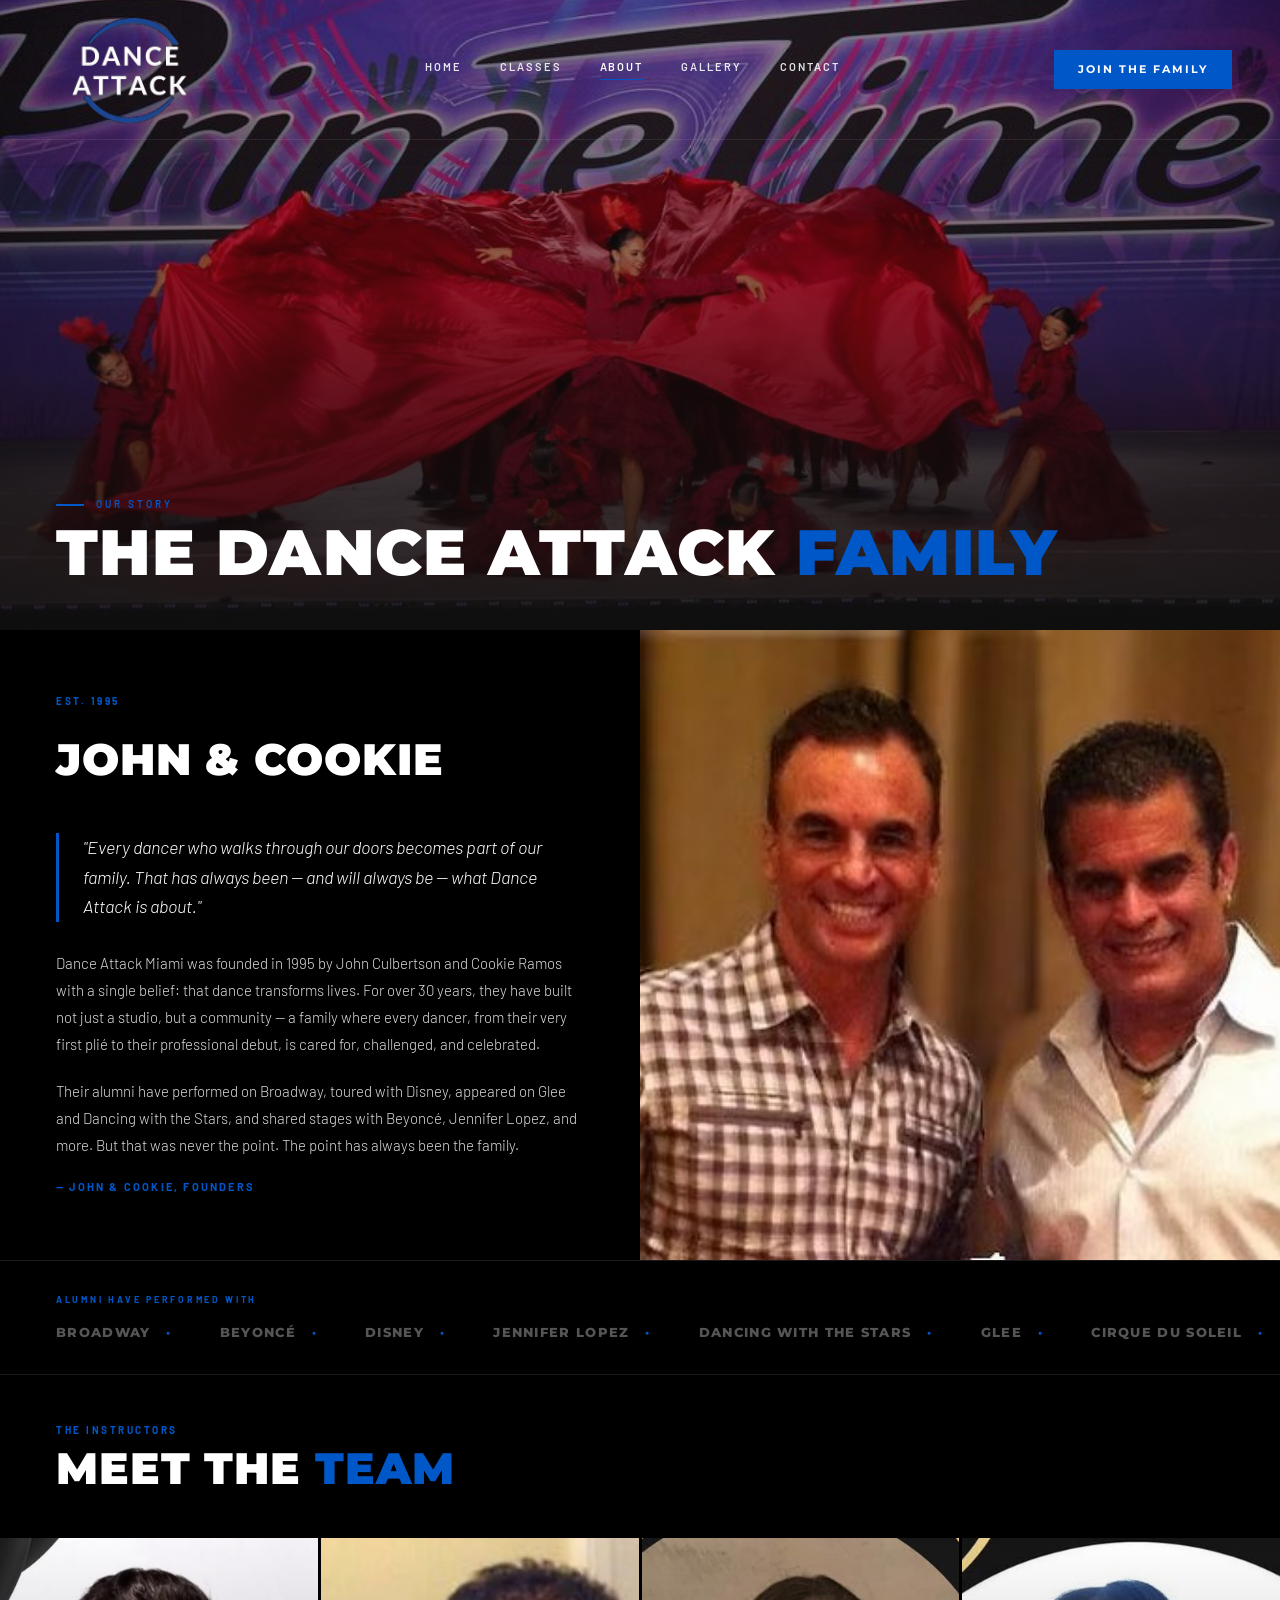
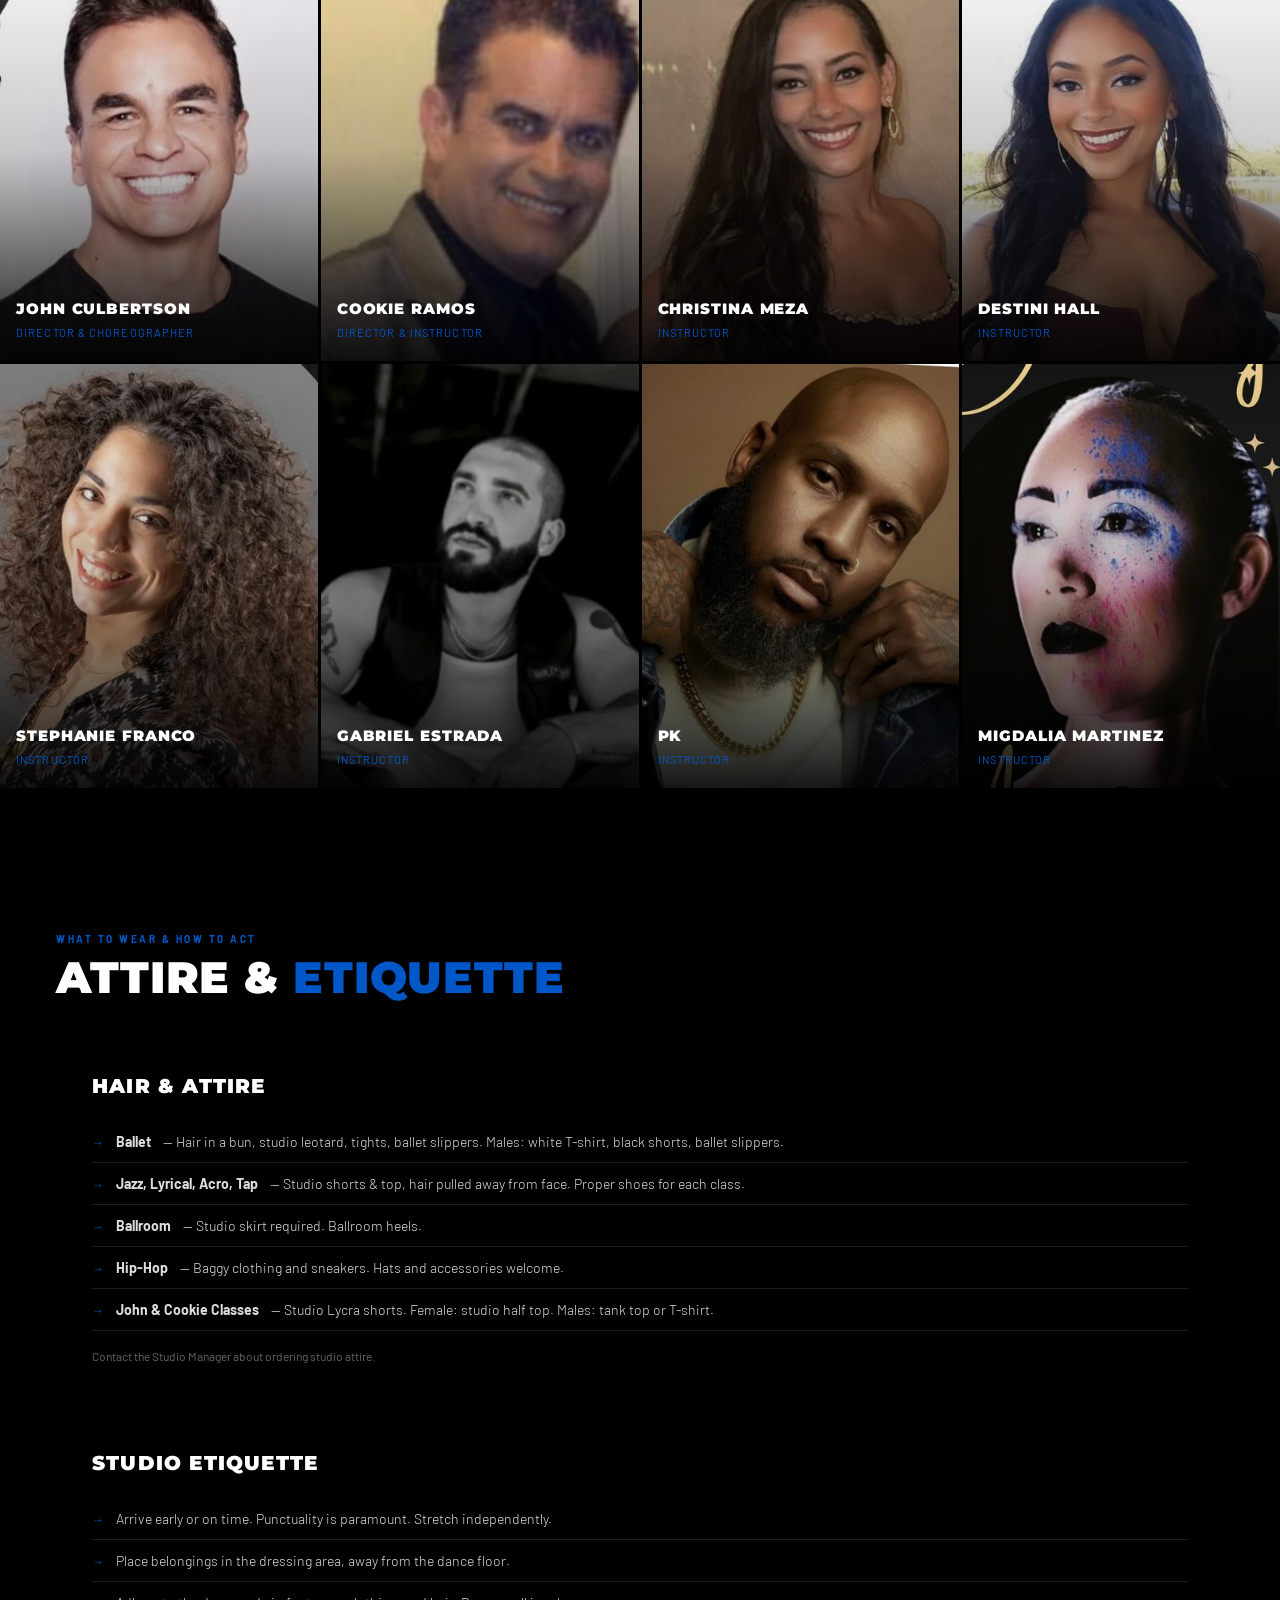
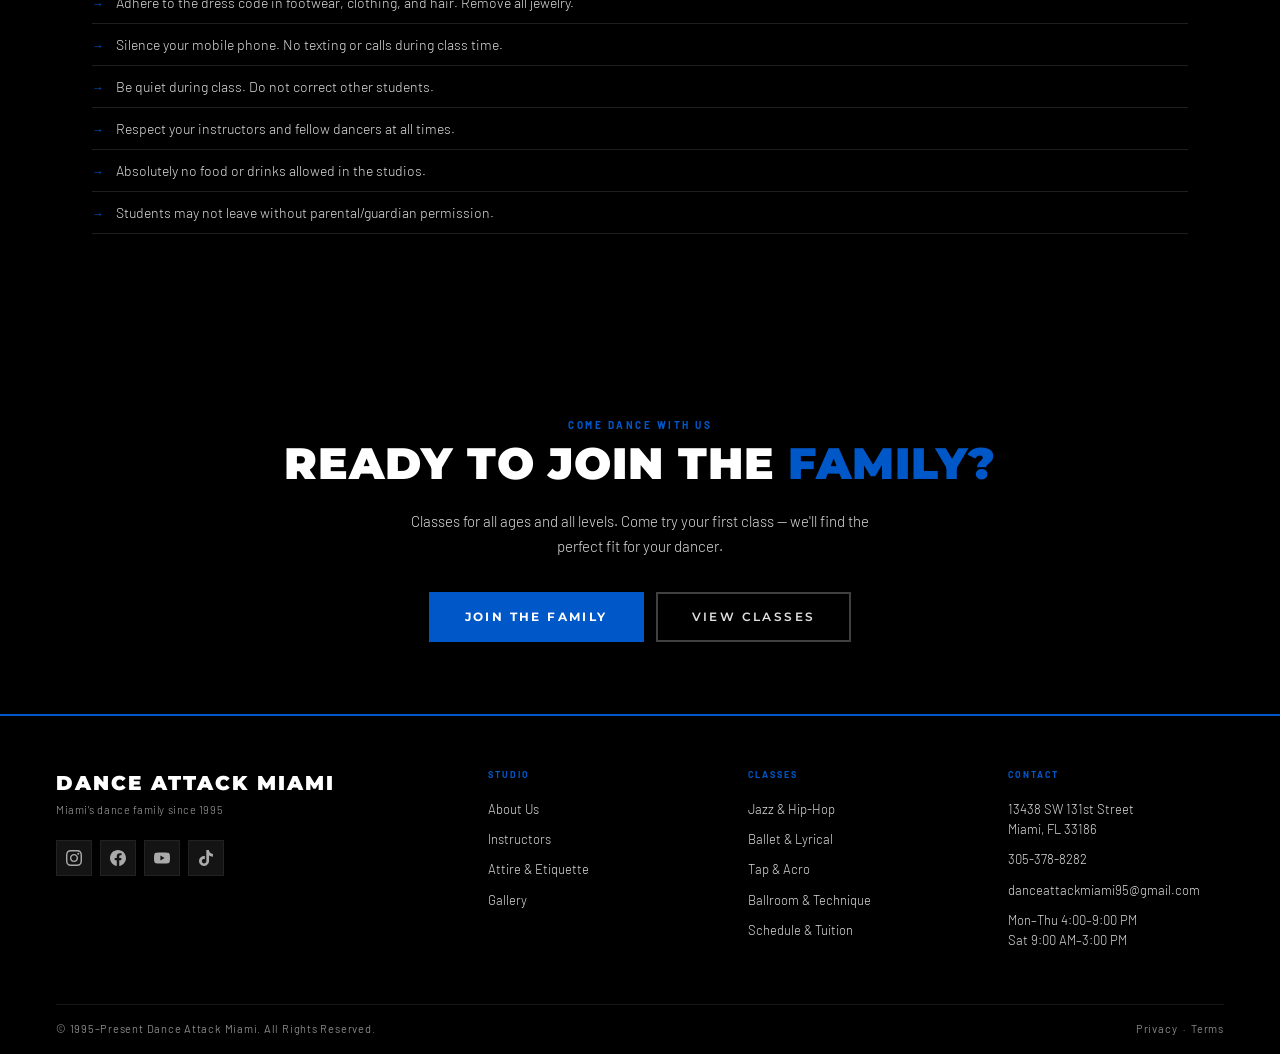
==== about.html @ 592da058 "Fix Hair & Attire bold text — override info-block li specificity Co-Authored-By: Claude Sonnet 4.6 <" ====
<!DOCTYPE html>
<html lang="en">
<head>
<meta charset="UTF-8">
<meta name="viewport" content="width=device-width, initial-scale=1.0">
<title>About — Dance Attack Miami</title>
<link href="https://fonts.googleapis.com/css2?family=Montserrat:wght@300;400;600;700;800;900&family=Barlow:wght@300;400&display=swap" rel="stylesheet">
<link rel="stylesheet" href="styles.css">
<style>
/* About-specific */
.founders-section { display:grid; grid-template-columns:1fr 1fr; gap:0; min-height:70vh; }
.founders-text { padding:64px 56px; display:flex; flex-direction:column; justify-content:center; gap:20px; background:#000; }
.founders-photo { background:linear-gradient(135deg,#0a1020,#0d1a35); position:relative; overflow:hidden; min-height:400px; display:flex; align-items:center; justify-content:center; }
.founders-photo-placeholder { text-align:center; opacity:.2; }
.founders-photo-placeholder div { font-family:'Montserrat',sans-serif; font-weight:900; font-size:14px; letter-spacing:.2em; text-transform:uppercase; color:#0057C8; }
.founders-body { font-size:15px; font-weight:300; color:#ddd; line-height:1.8; }
.founders-quote { font-size:18px; font-style:italic; font-weight:300; color:#fff; line-height:1.65; border-left:3px solid #0057C8; padding-left:24px; margin:8px 0; }
.founders-sig { font-size:11px; font-weight:700; letter-spacing:.2em; text-transform:uppercase; color:#0057C8; }

/* Alumni strip */
.alumni-strip { background:#000; padding:32px 56px; overflow:hidden; border-top:1px solid #1a1a1a; border-bottom:1px solid #1a1a1a; }
.alumni-label { font-size:9px; font-weight:700; letter-spacing:.3em; text-transform:uppercase; color:#0057C8; margin-bottom:16px; }
.alumni-ticker { display:flex; gap:48px; white-space:nowrap; animation:ticker 30s linear infinite; }
.alumni-ticker:hover { animation-play-state:paused; }
.alumni-item { font-family:'Montserrat',sans-serif; font-weight:800; font-size:13px; letter-spacing:.1em; text-transform:uppercase; color:#555; display:flex; align-items:center; gap:16px; }
.alumni-item::after { content:'·'; color:#0057C8; }
@keyframes ticker { from{transform:translateX(0)} to{transform:translateX(-50%)} }

/* Instructor grid */
.instructor-grid { display:grid; grid-template-columns:repeat(4,1fr); gap:3px; }
.instructor-card { background:#000; position:relative; overflow:hidden; aspect-ratio:3/4; display:flex; flex-direction:column; justify-content:flex-end; cursor:pointer; }
.instructor-photo { position:absolute; inset:0; background:linear-gradient(135deg,#151515,#1e1e1e); display:flex; align-items:center; justify-content:center; }
.instructor-photo-placeholder { font-family:'Montserrat',sans-serif; font-weight:900; font-size:32px; text-transform:uppercase; color:#222; }
.instructor-overlay { position:absolute; inset:0; background:linear-gradient(to top,rgba(0,0,0,.9) 0%,rgba(0,0,0,.2) 50%,transparent 100%); }
.instructor-info { position:relative; z-index:2; padding:20px 16px; }
.instructor-name { font-family:'Montserrat',sans-serif; font-weight:900; font-size:15px; text-transform:uppercase; letter-spacing:.06em; color:#fff; margin-bottom:4px; }
.instructor-role { font-size:11px; font-weight:400; color:#0057C8; letter-spacing:.1em; text-transform:uppercase; }
.instructor-card:hover .instructor-photo-placeholder { color:#2a2a2a; }

/* Two-col info */
.two-col-info { display:grid; grid-template-columns:1fr 1fr; gap:3px; }
.info-block { background:#000; padding:40px 36px; }
.info-block h3 { font-family:'Montserrat',sans-serif; font-weight:900; font-size:20px; text-transform:uppercase; letter-spacing:.06em; margin-bottom:20px; }
.info-block ul { list-style:none; }
.info-block ul li { font-size:14px; font-weight:300; color:#ddd; padding:10px 0; border-bottom:1px solid #1e1e1e; line-height:1.5; display:flex; gap:12px; }
.info-block ul li::before { content:'→'; color:#0057C8; flex-shrink:0; font-size:12px; margin-top:2px; }
.attire-list li { font-weight:600; color:#fff; }
.tuition-note { font-size:13px; font-weight:300; color:#aaa; line-height:1.7; }
.tuition-note strong { color:#fff; font-weight:600; }

@media(max-width:1024px){
  .founders-section { grid-template-columns:1fr; }
  .founders-text { padding:40px 24px; }
  .founders-photo { min-height:280px; }
  .instructor-grid { grid-template-columns:repeat(2,1fr); }
  .two-col-info { grid-template-columns:1fr; }
  .alumni-strip { padding:24px; }
}
@media(max-width:580px){
  .instructor-grid { grid-template-columns:repeat(2,1fr); }
}
</style>
</head>
<body>

<div class="mobile-menu" id="mobileMenu">
  <button class="m-close" onclick="toggleMenu()" aria-label="Close navigation menu">✕</button>
  <a href="/dam/index.html" onclick="toggleMenu()">Home</a>
  <a href="/dam/classes.html" onclick="toggleMenu()">Classes</a>
  <a href="/dam/about.html" onclick="toggleMenu()">About</a>
  <a href="/dam/gallery.html" onclick="toggleMenu()">Gallery</a>
  <a href="/dam/contact.html" onclick="toggleMenu()">Contact</a>
  <a href="/dam/contact.html" class="m-cta" onclick="toggleMenu()">Join the Family</a>
</div>

<nav class="top-nav" id="topNav">
  <a href="/dam/index.html" class="nav-logo">
    <img src="images/img016.png" alt="Dance Attack Miami" style="height:110px;width:auto;display:block;transition:height 0.4s ease;" />
  </a>
  <div class="nav-links"><a href="/dam/index.html" class="">Home</a><a href="/dam/classes.html" class="">Classes</a><a href="/dam/about.html" class="active">About</a><a href="/dam/gallery.html" class="">Gallery</a><a href="/dam/contact.html" class="">Contact</a></div>
  <a href="/dam/contact.html" class="nav-cta">Join the Family</a>
  <button class="hamburger" onclick="toggleMenu()" aria-label="Open navigation menu"><span></span><span></span><span></span></button>
</nav>

<!-- PAGE HERO -->
<div class="page-hero">
  <div class="page-hero-bg">
    <img src="images/img017.jpg" alt="Dance Attack" />
  </div>
  <div class="page-hero-overlay"></div>
  <div class="page-hero-content">
    <div class="page-eyebrow">Our Story</div>
    <h1 class="page-headline">The Dance Attack <em>Family</em></h1>
  </div>
</div>

<!-- FOUNDERS -->
<div class="founders-section">
  <div class="founders-text fade-up">
    <div class="section-tag">Est. 1995</div>
    <div class="section-title">John &amp; Cookie</div>
    <p class="founders-quote">"Every dancer who walks through our doors becomes part of our family. That has always been — and will always be — what Dance Attack is about."</p>
    <p class="founders-body">Dance Attack Miami was founded in 1995 by John Culbertson and Cookie Ramos with a single belief: that dance transforms lives. For over 30 years, they have built not just a studio, but a community — a family where every dancer, from their very first plié to their professional debut, is cared for, challenged, and celebrated.</p>
    <p class="founders-body">Their alumni have performed on Broadway, toured with Disney, appeared on Glee and Dancing with the Stars, and shared stages with Beyoncé, Jennifer Lopez, and more. But that was never the point. The point has always been the family.</p>
    <div class="founders-sig">— John &amp; Cookie, Founders</div>
  </div>
  <div class="founders-photo">
    <img src="images/img018.jpg"
         alt="John Culbertson and Cookie Ramos — Dance Attack Miami founders"
         style="width:100%;height:100%;object-fit:cover;object-position:center top;display:block;" />
  </div>
</div>

<!-- ALUMNI STRIP -->
<div class="alumni-strip">
  <div class="alumni-label">Alumni have performed with</div>
  <div class="alumni-ticker">
    <span class="alumni-item">Broadway</span>
    <span class="alumni-item">Beyoncé</span>
    <span class="alumni-item">Disney</span>
    <span class="alumni-item">Jennifer Lopez</span>
    <span class="alumni-item">Dancing with the Stars</span>
    <span class="alumni-item">Glee</span>
    <span class="alumni-item">Cirque du Soleil</span>
    <span class="alumni-item">Major League Sports</span>
    <span class="alumni-item">Broadway</span>
    <span class="alumni-item">Beyoncé</span>
    <span class="alumni-item">Disney</span>
    <span class="alumni-item">Jennifer Lopez</span>
    <span class="alumni-item">Dancing with the Stars</span>
    <span class="alumni-item">Glee</span>
    <span class="alumni-item">Cirque du Soleil</span>
    <span class="alumni-item">Major League Sports</span>
  </div>
</div>

<!-- INSTRUCTORS -->
<section class="section" style="padding-top:0;padding-left:0;padding-right:0;">
  <div style="padding:48px 56px 24px;" class="fade-up">
    <div class="section-tag">The Instructors</div>
    <div class="section-title">Meet the <em>Team</em></div>
  </div>
  <div class="instructor-grid" id="instructors">
    <div class="instructor-card fade-up">
      <div class="instructor-photo">
        <img src="images/img019.jpg"
             alt="John Culbertson"
             style="width:100%;height:100%;object-fit:cover;object-position:center top;display:block;" />
      </div>
      <div class="instructor-overlay"></div>
      <div class="instructor-info">
        <div class="instructor-name">John Culbertson</div>
        <div class="instructor-role">Director &amp; Choreographer</div>
      </div>
    </div>
    <div class="instructor-card fade-up">
      <div class="instructor-photo">
        <img src="images/img020.jpg"
             alt="Cookie Ramos"
             style="width:100%;height:100%;object-fit:cover;object-position:center top;display:block;" />
      </div>
      <div class="instructor-overlay"></div>
      <div class="instructor-info">
        <div class="instructor-name">Cookie Ramos</div>
        <div class="instructor-role">Director &amp; Instructor</div>
      </div>
    </div>
    <div class="instructor-card fade-up">
      <div class="instructor-photo">
        <img src="images/img021.jpg"
             alt="Christina Meza"
             style="width:100%;height:100%;object-fit:cover;object-position:center top;display:block;" />
      </div>
      <div class="instructor-overlay"></div>
      <div class="instructor-info">
        <div class="instructor-name">Christina Meza</div>
        <div class="instructor-role">Instructor</div>
      </div>
    </div>
    <div class="instructor-card fade-up">
      <div class="instructor-photo">
        <img src="images/img022.jpg"
             alt="Destini Hall"
             style="width:100%;height:100%;object-fit:cover;object-position:center top;display:block;" />
      </div>
      <div class="instructor-overlay"></div>
      <div class="instructor-info">
        <div class="instructor-name">Destini Hall</div>
        <div class="instructor-role">Instructor</div>
      </div>
    </div>
    <div class="instructor-card fade-up">
      <div class="instructor-photo">
        <img src="images/img023.jpg"
             alt="Stephanie Franco"
             style="width:100%;height:100%;object-fit:cover;object-position:center top;display:block;" />
      </div>
      <div class="instructor-overlay"></div>
      <div class="instructor-info">
        <div class="instructor-name">Stephanie Franco</div>
        <div class="instructor-role">Instructor</div>
      </div>
    </div>
    <div class="instructor-card fade-up">
      <div class="instructor-photo">
        <img src="images/img024.jpg"
             alt="Gabriel Estrada"
             style="width:100%;height:100%;object-fit:cover;object-position:center top;display:block;" />
      </div>
      <div class="instructor-overlay"></div>
      <div class="instructor-info">
        <div class="instructor-name">Gabriel Estrada</div>
        <div class="instructor-role">Instructor</div>
      </div>
    </div>

    <div class="instructor-card fade-up">
      <div class="instructor-photo">
        <img src="images/img026.jpg"
             alt="PK"
             style="width:100%;height:100%;object-fit:cover;object-position:center top;display:block;" />
      </div>
      <div class="instructor-overlay"></div>
      <div class="instructor-info">
        <div class="instructor-name">PK</div>
        <div class="instructor-role">Instructor</div>
      </div>
    </div>
    <div class="instructor-card fade-up">
      <div class="instructor-photo">
        <img src="images/img027.jpg"
             alt="Migdalia Martinez"
             style="width:100%;height:100%;object-fit:cover;object-position:center top;display:block;" />
      </div>
      <div class="instructor-overlay"></div>
      <div class="instructor-info">
        <div class="instructor-name">Migdalia Martinez</div>
        <div class="instructor-role">Instructor</div>
      </div>
    </div>
  </div>
  </section>

<!-- ATTIRE & ETIQUETTE -->
<section class="section alt" id="attire">
  <div class="section-tag fade-up">What to Wear &amp; How to Act</div>
  <div class="section-title fade-up">Attire &amp; <em>Etiquette</em></div>
  <div style="margin-top:32px;display:flex;flex-direction:column;gap:3px;">
    <div class="info-block fade-up">
      <h3>Hair &amp; Attire</h3>
      <ul class="attire-list">
        <li><strong>Ballet</strong> — Hair in a bun, studio leotard, tights, ballet slippers. Males: white T-shirt, black shorts, ballet slippers.</li>
        <li><strong>Jazz, Lyrical, Acro, Tap</strong> — Studio shorts &amp; top, hair pulled away from face. Proper shoes for each class.</li>
        <li><strong>Ballroom</strong> — Studio skirt required. Ballroom heels.</li>
        <li><strong>Hip-Hop</strong> — Baggy clothing and sneakers. Hats and accessories welcome.</li>
        <li><strong>John &amp; Cookie Classes</strong> — Studio Lycra shorts. Female: studio half top. Males: tank top or T-shirt.</li>
      </ul>
      <p style="margin-top:16px;font-size:12px;color:#666;">Contact the Studio Manager about ordering studio attire.</p>
    </div>
    <div class="info-block fade-up">
      <h3>Studio Etiquette</h3>
      <ul>
        <li>Arrive early or on time. Punctuality is paramount. Stretch independently.</li>
        <li>Place belongings in the dressing area, away from the dance floor.</li>
        <li>Adhere to the dress code in footwear, clothing, and hair. Remove all jewelry.</li>
        <li>Silence your mobile phone. No texting or calls during class time.</li>
        <li>Be quiet during class. Do not correct other students.</li>
        <li>Respect your instructors and fellow dancers at all times.</li>
        <li>Absolutely no food or drinks allowed in the studios.</li>
        <li>Students may not leave without parental/guardian permission.</li>
      </ul>
    </div>
  </div>
</section>

<!-- CTA -->
<section class="section" style="text-align:center;">
  <div class="section-tag fade-up">Come Dance With Us</div>
  <div class="section-title fade-up">Ready to join the <em>family?</em></div>
  <p class="fade-up" style="font-size:15px;font-weight:300;color:#ddd;max-width:480px;margin:0 auto 32px;line-height:1.7;">Classes for all ages and all levels. Come try your first class — we'll find the perfect fit for your dancer.</p>
  <div class="fade-up" style="display:flex;gap:12px;justify-content:center;flex-wrap:wrap;">
    <a href="/dam/contact.html" class="btn-primary">Join the Family</a>
    <a href="/dam/classes.html" class="btn-ghost">View Classes</a>
  </div>
</section>

<footer>
  <div class="footer-grid">
    <div>
      <div class="footer-brand-name">Dance Attack Miami</div>
      <div class="footer-brand-tag">Miami's dance family since 1995</div>
      <div class="footer-social">
        <a href="https://www.instagram.com/danceattackmiami" class="social-btn" target="_blank" aria-label="Dance Attack Miami on Instagram" rel="noopener"><svg viewBox="0 0 24 24" fill="currentColor" width="16" height="16"><path d="M12 2.163c3.204 0 3.584.012 4.85.07 3.252.148 4.771 1.691 4.919 4.919.058 1.265.069 1.645.069 4.849 0 3.205-.012 3.584-.069 4.849-.149 3.225-1.664 4.771-4.919 4.919-1.266.058-1.644.07-4.85.07-3.204 0-3.584-.012-4.849-.07-3.26-.149-4.771-1.699-4.919-4.92-.058-1.265-.07-1.644-.07-4.849 0-3.204.013-3.583.07-4.849.149-3.227 1.664-4.771 4.919-4.919 1.266-.057 1.645-.069 4.849-.069zm0-2.163c-3.259 0-3.667.014-4.947.072-4.358.2-6.78 2.618-6.98 6.98-.059 1.281-.073 1.689-.073 4.948 0 3.259.014 3.668.072 4.948.2 4.358 2.618 6.78 6.98 6.98 1.281.058 1.689.072 4.948.072 3.259 0 3.668-.014 4.948-.072 4.354-.2 6.782-2.618 6.979-6.98.059-1.28.073-1.689.073-4.948 0-3.259-.014-3.667-.072-4.947-.196-4.354-2.617-6.78-6.979-6.98-1.281-.059-1.69-.073-4.949-.073zm0 5.838c-3.403 0-6.162 2.759-6.162 6.162s2.759 6.163 6.162 6.163 6.162-2.759 6.162-6.163c0-3.403-2.759-6.162-6.162-6.162zm0 10.162c-2.209 0-4-1.79-4-4 0-2.209 1.791-4 4-4s4 1.791 4 4c0 2.21-1.791 4-4 4zm6.406-11.845c-.796 0-1.441.645-1.441 1.44s.645 1.44 1.441 1.44c.795 0 1.439-.645 1.439-1.44s-.644-1.44-1.439-1.44z"/></svg></a>
        <a href="https://www.facebook.com/dance.attack1" class="social-btn" target="_blank" aria-label="Dance Attack Miami on Facebook" rel="noopener"><svg viewBox="0 0 24 24" fill="currentColor" width="16" height="16"><path d="M24 12.073c0-6.627-5.373-12-12-12s-12 5.373-12 12c0 5.99 4.388 10.954 10.125 11.854v-8.385H7.078v-3.47h3.047V9.43c0-3.007 1.792-4.669 4.533-4.669 1.312 0 2.686.235 2.686.235v2.953H15.83c-1.491 0-1.956.925-1.956 1.874v2.25h3.328l-.532 3.47h-2.796v8.385C19.612 23.027 24 18.062 24 12.073z"/></svg></a>
        <a href="https://www.youtube.com/@DanceAttackMiami" class="social-btn" target="_blank" aria-label="Dance Attack Miami on YouTube" rel="noopener"><svg viewBox="0 0 24 24" fill="currentColor" width="16" height="16"><path d="M23.495 6.205a3.007 3.007 0 0 0-2.088-2.088c-1.87-.501-9.396-.501-9.396-.501s-7.507-.01-9.396.501A3.007 3.007 0 0 0 .527 6.205a31.247 31.247 0 0 0-.522 5.805 31.247 31.247 0 0 0 .522 5.783 3.007 3.007 0 0 0 2.088 2.088c1.868.502 9.396.502 9.396.502s7.506 0 9.396-.502a3.007 3.007 0 0 0 2.088-2.088 31.247 31.247 0 0 0 .5-5.783 31.247 31.247 0 0 0-.5-5.805zM9.609 15.601V8.408l6.264 3.602z"/></svg></a>
        <a href="http://www.tiktok.com/danceattackmiami" class="social-btn" target="_blank" aria-label="Dance Attack Miami on TikTok" rel="noopener"><svg viewBox="0 0 24 24" fill="currentColor" width="16" height="16"><path d="M12.525.02c1.31-.02 2.61-.01 3.91-.02.08 1.53.63 3.09 1.75 4.17 1.12 1.11 2.7 1.62 4.24 1.79v4.03c-1.44-.05-2.89-.35-4.2-.97-.57-.26-1.1-.59-1.62-.93-.01 2.92.01 5.84-.02 8.75-.08 1.4-.54 2.79-1.35 3.94-1.31 1.92-3.58 3.17-5.91 3.21-1.43.08-2.86-.31-4.08-1.03-2.02-1.19-3.44-3.37-3.65-5.71-.02-.5-.03-1-.01-1.49.18-1.9 1.12-3.72 2.58-4.96 1.66-1.44 3.98-2.13 6.15-1.72.02 1.48-.04 2.96-.04 4.44-.99-.32-2.15-.23-3.02.37-.63.41-1.11 1.04-1.36 1.75-.21.51-.15 1.07-.14 1.61.24 1.64 1.82 3.02 3.5 2.87 1.12-.01 2.19-.66 2.77-1.61.19-.33.4-.67.41-1.06.1-1.79.06-3.57.07-5.36.01-4.03-.01-8.05.02-12.07z"/></svg></a>
      </div>
    </div>
    <div class="footer-col">
      <h4>Studio</h4>
      <a href="/dam/about.html">About Us</a>
      <a href="/dam/about.html#instructors">Instructors</a>
      <a href="/dam/about.html#attire">Attire & Etiquette</a>
      <a href="/dam/gallery.html">Gallery</a>
    </div>
    <div class="footer-col">
      <h4>Classes</h4>
      <a href="/dam/classes.html#jazz">Jazz &amp; Hip-Hop</a>
      <a href="/dam/classes.html#ballet">Ballet &amp; Lyrical</a>
      <a href="/dam/classes.html#tap">Tap &amp; Acro</a>
      <a href="/dam/classes.html#ballroom">Ballroom &amp; Technique</a>
      <a href="/dam/classes.html#tuition">Schedule &amp; Tuition</a>
    </div>
    <div class="footer-col">
      <h4>Contact</h4>
      <p>13438 SW 131st Street<br>Miami, FL 33186</p>
      <a href="tel:3053788282">305-378-8282</a>
      <a href="mailto:danceattackmiami95@gmail.com">danceattackmiami95@gmail.com</a>
      <p style="margin-top:6px;">Mon–Thu 4:00–9:00 PM<br>Sat 9:00 AM–3:00 PM</p>
    </div>
  </div>
  <div class="footer-bottom">
    <span>© 1995–Present Dance Attack Miami. All Rights Reserved.</span>
    <span>Privacy &nbsp;·&nbsp; Terms</span>
  </div>
</footer>

<nav class="bottom-nav">
  <div class="bnav-inner">
    <a href="/dam/index.html" class="bnav-item">
      <svg viewBox="0 0 24 24" fill="currentColor"><path d="M10 20v-6h4v6h5v-8h3L12 3 2 12h3v8z"/></svg>Home</a>
    <a href="/dam/classes.html" class="bnav-item">
      <svg viewBox="0 0 24 24" fill="currentColor"><path d="M4 6h16v2H4zm0 5h16v2H4zm0 5h16v2H4z"/></svg>Classes</a>
    <a href="/dam/about.html" class="bnav-item">
      <svg viewBox="0 0 24 24" fill="currentColor"><path d="M12 12c2.7 0 4.8-2.1 4.8-4.8S14.7 2.4 12 2.4 7.2 4.5 7.2 7.2 9.3 12 12 12zm0 2.4c-3.2 0-9.6 1.6-9.6 4.8v2.4h19.2v-2.4c0-3.2-6.4-4.8-9.6-4.8z"/></svg>About</a>
    <a href="/dam/gallery.html" class="bnav-item">
      <svg viewBox="0 0 24 24" fill="currentColor"><path d="M21 19V5c0-1.1-.9-2-2-2H5c-1.1 0-2 .9-2 2v14c0 1.1.9 2 2 2h14c1.1 0 2-.9 2-2zM8.5 13.5l2.5 3.01L14.5 12l4.5 6H5l3.5-4.5z"/></svg>Gallery</a>
    <a href="/dam/contact.html" class="bnav-item">
      <svg viewBox="0 0 24 24" fill="currentColor"><path d="M20 4H4c-1.1 0-2 .9-2 2v12c0 1.1.9 2 2 2h16c1.1 0 2-.9 2-2V6c0-1.1-.9-2-2-2zm0 4l-8 5-8-5V6l8 5 8-5v2z"/></svg>Contact</a>
  </div>
</nav>



<script src="nav.js"></script>
</body>
</html>
---- styles.css ----
/* ── BASE ── */
*, *::before, *::after { box-sizing: border-box; margin: 0; padding: 0; }

:root {
  --black:   #000000;
  --white:   #ffffff;
  --blue:    #0057C8;
  --blue2:   #0048A8;
  --blue-dk: #003D8F;
  --blue-lt: #D6E4FF;
  --gap:     4px;
}

html { scroll-behavior: smooth; }
body { background: #000; color: #fff; font-family: 'Barlow', sans-serif; font-weight: 400; line-height: 1.5; overflow-x: hidden; }

/* ── NAV ── */
nav.top-nav {
  position: fixed; top: 0; left: 0; right: 0; z-index: 100;
  background: transparent;
  border-bottom: 1px solid rgba(255,255,255,0.08);
  display: flex; align-items: center; justify-content: space-between;
  padding: 0 48px; height: 140px;
  transition: height 0.4s ease, background 0.4s ease, border-color 0.4s ease, padding 0.4s ease;
}

nav.top-nav.scrolled { height: 68px; background: #000; border-bottom-color: var(--blue); padding: 0 48px; }

.nav-logo { display: flex; align-items: center; gap: 11px; text-decoration: none; position: relative; z-index: 2; }
.nav-logo img { height: 110px; width: auto; display: block; transition: height 0.4s ease; }

.nav-logo-mark { width: 40px; height: 40px; position: relative; display: flex; align-items: center; justify-content: center; }
.nav-logo-mark svg { position: absolute; inset: 0; width: 100%; height: 100%; }

.nav-logo-wordmark { font-family: 'Montserrat', sans-serif; font-weight: 900; line-height: 1; color: var(--white); }
.nav-logo-wordmark .line1 { font-size: 17px; letter-spacing: 0.1em; text-transform: uppercase; display: block; }
.nav-logo-wordmark .line2 { font-size: 9px; letter-spacing: 0.22em; text-transform: uppercase; color: var(--blue); font-weight: 600; display: block; margin-top: 2px; }

.nav-links { display: flex; align-items: center; gap: 38px; position: relative; z-index: 2; }
.nav-links a { text-decoration: none; font-size: 11px; font-weight: 600; letter-spacing: 0.18em; text-transform: uppercase; color: rgba(255,255,255,0.88); padding-bottom: 3px; border-bottom: 1.5px solid transparent; transition: color 0.2s, border-color 0.2s; }
.nav-links a:hover, .nav-links a.active { color: var(--white); border-bottom-color: var(--blue); }

.nav-cta { background: var(--blue); color: var(--white); font-family: 'Montserrat', sans-serif; font-weight: 700; font-size: 11px; letter-spacing: 0.18em; text-transform: uppercase; padding: 11px 24px; text-decoration: none; transition: background 0.2s; white-space: nowrap; position: relative; z-index: 2; }
.nav-cta:hover { background: var(--blue2); }

.hamburger { display: none; flex-direction: column; gap: 5px; cursor: pointer; padding: 4px; background: none; border: none; position: relative; z-index: 2; }
.hamburger span { width: 22px; height: 2px; background: var(--white); display: block; transition: transform 0.3s ease, opacity 0.3s ease; transform-origin: center; }
.hamburger.open span:nth-child(1) { transform: translateY(7px) rotate(45deg); }
.hamburger.open span:nth-child(2) { opacity: 0; transform: scaleX(0); }
.hamburger.open span:nth-child(3) { transform: translateY(-7px) rotate(-45deg); }

/* ── MOBILE MENU ── */
.mobile-menu {
  position: fixed; top: 0; right: 0; width: 100%; height: 100%;
  background: #000; border-left: 3px solid var(--blue);
  z-index: 200; display: flex; flex-direction: column; align-items: flex-start; justify-content: center;
  padding: 100px 40px 40px; gap: 4px;
  transform: translateX(100%); transition: transform 0.45s cubic-bezier(0.77,0,0.175,1); pointer-events: none;
}
.mobile-menu.open { transform: translateX(0); pointer-events: all; }
.mobile-menu a { font-family: 'Montserrat', sans-serif; font-weight: 900; font-size: 32px; letter-spacing: 0.06em; text-transform: uppercase; color: var(--white); text-decoration: none; padding: 10px 0; border-bottom: 1px solid #1a1a1a; width: 100%; opacity: 0; transform: translateX(-30px); transition: opacity 0.3s ease, transform 0.3s ease, color 0.2s; display: flex; align-items: center; justify-content: space-between; }
.mobile-menu a::after { content: '→'; font-size: 18px; color: var(--blue); opacity: 0; transition: opacity 0.2s, transform 0.2s; transform: translateX(-8px); }
.mobile-menu a:hover { color: var(--blue); }
.mobile-menu a:hover::after { opacity: 1; transform: translateX(0); }
.mobile-menu.open a:nth-child(1) { opacity:1; transform:translateX(0); transition-delay:0.28s; }
.mobile-menu.open a:nth-child(2) { opacity:1; transform:translateX(0); transition-delay:0.35s; }
.mobile-menu.open a:nth-child(3) { opacity:1; transform:translateX(0); transition-delay:0.42s; }
.mobile-menu.open a:nth-child(4) { opacity:1; transform:translateX(0); transition-delay:0.49s; }
.mobile-menu.open a:nth-child(5) { opacity:1; transform:translateX(0); transition-delay:0.56s; }
.mobile-menu .m-cta { font-size: 12px; background: var(--blue); padding: 14px 32px; margin-top: 20px; border: none; border-bottom: none; opacity: 0; transform: translateX(-20px); transition: opacity 0.3s ease 0.65s, transform 0.3s ease 0.65s, background 0.2s; cursor: pointer; width: auto; align-self: flex-start; display: inline-flex; letter-spacing: 0.18em; }
.mobile-menu.open .m-cta { opacity: 1; transform: translateX(0); }
.mobile-menu .m-cta:hover { background: var(--blue2); }
.mobile-menu .m-close { position: absolute; top: 24px; right: 24px; font-size: 26px; cursor: pointer; background: none; border: none; color: #555; line-height: 1; transition: color 0.2s; }
.mobile-menu .m-close:hover { color: var(--white); }

/* ── PAGE HERO (inner pages) ── */
.page-hero { position: relative; height: 70vh; display: flex; align-items: flex-end; overflow: hidden; margin-top: 0; }
.page-hero-bg { position: absolute; inset: 0; background: linear-gradient(135deg,#0a1020 0%,#0d1a35 60%,#080c18 100%); }
.page-hero-bg img { width: 100%; height: 100%; object-fit: cover; object-position: center; display: block; }
.page-hero-overlay { position: absolute; inset: 0; background: linear-gradient(to top,rgba(13,13,13,.92) 0%,rgba(13,13,13,.4) 60%,rgba(13,13,13,.15) 100%); }
.page-hero-content { position: relative; z-index: 2; padding: 160px 56px 48px; }
.page-eyebrow { font-size: 10px; font-weight: 600; letter-spacing: .3em; text-transform: uppercase; color: var(--blue); margin-bottom: 12px; display: flex; align-items: center; gap: 12px; }
.page-eyebrow::before { content: ''; width: 28px; height: 1.5px; background: var(--blue); display: block; flex-shrink: 0; }
.page-headline { font-family: 'Montserrat', sans-serif; font-weight: 900; text-transform: uppercase; font-size: clamp(44px,5vw,72px); line-height: .9; color: #fff; letter-spacing: .02em; }
.page-headline em { font-style: normal; color: var(--blue); }

/* ── SECTIONS ── */
.section { padding: 72px 56px; }
.section.alt { background: #000; }
.section-tag { font-size: 10px; font-weight: 700; letter-spacing: .25em; text-transform: uppercase; color: var(--blue); margin-bottom: 10px; }
.section-title { font-family: 'Montserrat', sans-serif; font-weight: 900; font-size: clamp(28px,3.5vw,44px); text-transform: uppercase; line-height: .95; letter-spacing: .02em; margin-bottom: 24px; }
.section-title em { font-style: normal; color: var(--blue); }

/* ── BUTTONS ── */
.btn-primary { background: var(--blue); color: #fff; font-family: 'Montserrat', sans-serif; font-weight: 700; font-size: 12px; letter-spacing: .2em; text-transform: uppercase; padding: 14px 34px; text-decoration: none; border: 2px solid var(--blue); transition: background .2s, border-color .2s; display: inline-block; }
.btn-primary:hover { background: var(--blue2); border-color: var(--blue2); }
.btn-ghost { color: rgba(255,255,255,.88); font-family: 'Montserrat', sans-serif; font-weight: 600; font-size: 12px; letter-spacing: .2em; text-transform: uppercase; padding: 14px 34px; text-decoration: none; border: 2px solid rgba(255,255,255,.25); transition: border-color .2s, color .2s; display: inline-block; }
.btn-ghost:hover { border-color: rgba(255,255,255,.7); color: #fff; }

/* ── FOOTER ── */
footer { background: #000; border-top: 2px solid var(--blue); padding: 52px 56px 0; }
.footer-grid { display: grid; grid-template-columns: 1.8fr 1fr 1fr 1fr; gap: 44px; padding-bottom: 44px; }
.footer-brand-name { font-family: 'Montserrat', sans-serif; font-weight: 900; font-size: 20px; letter-spacing: .1em; text-transform: uppercase; margin-bottom: 4px; }
.footer-brand-tag { font-size: 11px; font-weight: 300; color: #aaa; margin-bottom: 22px; letter-spacing: .05em; }
.footer-social { display: flex; gap: 8px; }
.social-btn { width: 36px; height: 36px; background: #141414; border: 1px solid #222; display: flex; align-items: center; justify-content: center; text-decoration: none; font-size: 10px; font-weight: 700; color: #aaa; transition: background .2s, color .2s, border-color .2s, transform .18s; }
.social-btn:hover { background: var(--blue); color: #fff; border-color: var(--blue); transform: translateY(-3px); }
.footer-col h4 { font-size: 9px; font-weight: 700; letter-spacing: .22em; text-transform: uppercase; color: var(--blue); margin-bottom: 18px; }
.footer-col a, .footer-col p { display: block; font-size: 13px; font-weight: 300; color: #ddd; text-decoration: none; margin-bottom: 10px; line-height: 1.55; transition: color .2s; }
.footer-col a:hover { color: #fff; }
.footer-bottom { border-top: 1px solid #161616; padding: 16px 0; display: flex; justify-content: space-between; font-size: 11px; color: #888; letter-spacing: .07em; }

/* ── BOTTOM NAV (mobile) ── */
.bottom-nav { display: none; position: fixed; bottom: 0; left: 0; right: 0; background: #000; border-top: 1px solid #1a1a1a; z-index: 100; height: 58px; }
.bnav-inner { display: grid; grid-template-columns: repeat(5,1fr); height: 100%; }
.bnav-item { display: flex; flex-direction: column; align-items: center; justify-content: center; gap: 3px; text-decoration: none; color: #444; transition: color .2s; font-size: 8px; font-weight: 600; letter-spacing: .08em; text-transform: uppercase; }
.bnav-item.active, .bnav-item:hover { color: var(--blue); }
.bnav-item svg { width: 19px; height: 19px; }

/* ── SCROLL ANIMATION ── */
.fade-up { opacity: 0; transform: translateY(24px); transition: opacity .6s ease, transform .6s ease; }
.fade-up.visible { opacity: 1; transform: translateY(0); }

/* ── RESPONSIVE ── */
@media (max-width: 1024px) {
  nav.top-nav.scrolled { height: 60px; }
  .nav-links, .nav-cta { display: none; }
  .hamburger { display: flex; }
  .nav-logo img { height: 72px; }
  .section { padding: 48px 24px; }
  .page-hero-content { padding: 0 24px 36px; }
  footer { padding: 36px 20px 0; }
  .footer-grid { grid-template-columns: 1fr 1fr; gap: 28px; }
  .bottom-nav { display: block; }
  body { padding-bottom: 58px; }
}

@media (max-width: 580px) {
  .footer-grid { grid-template-columns: 1fr; }
  .page-hero { height: 50vh; }
}
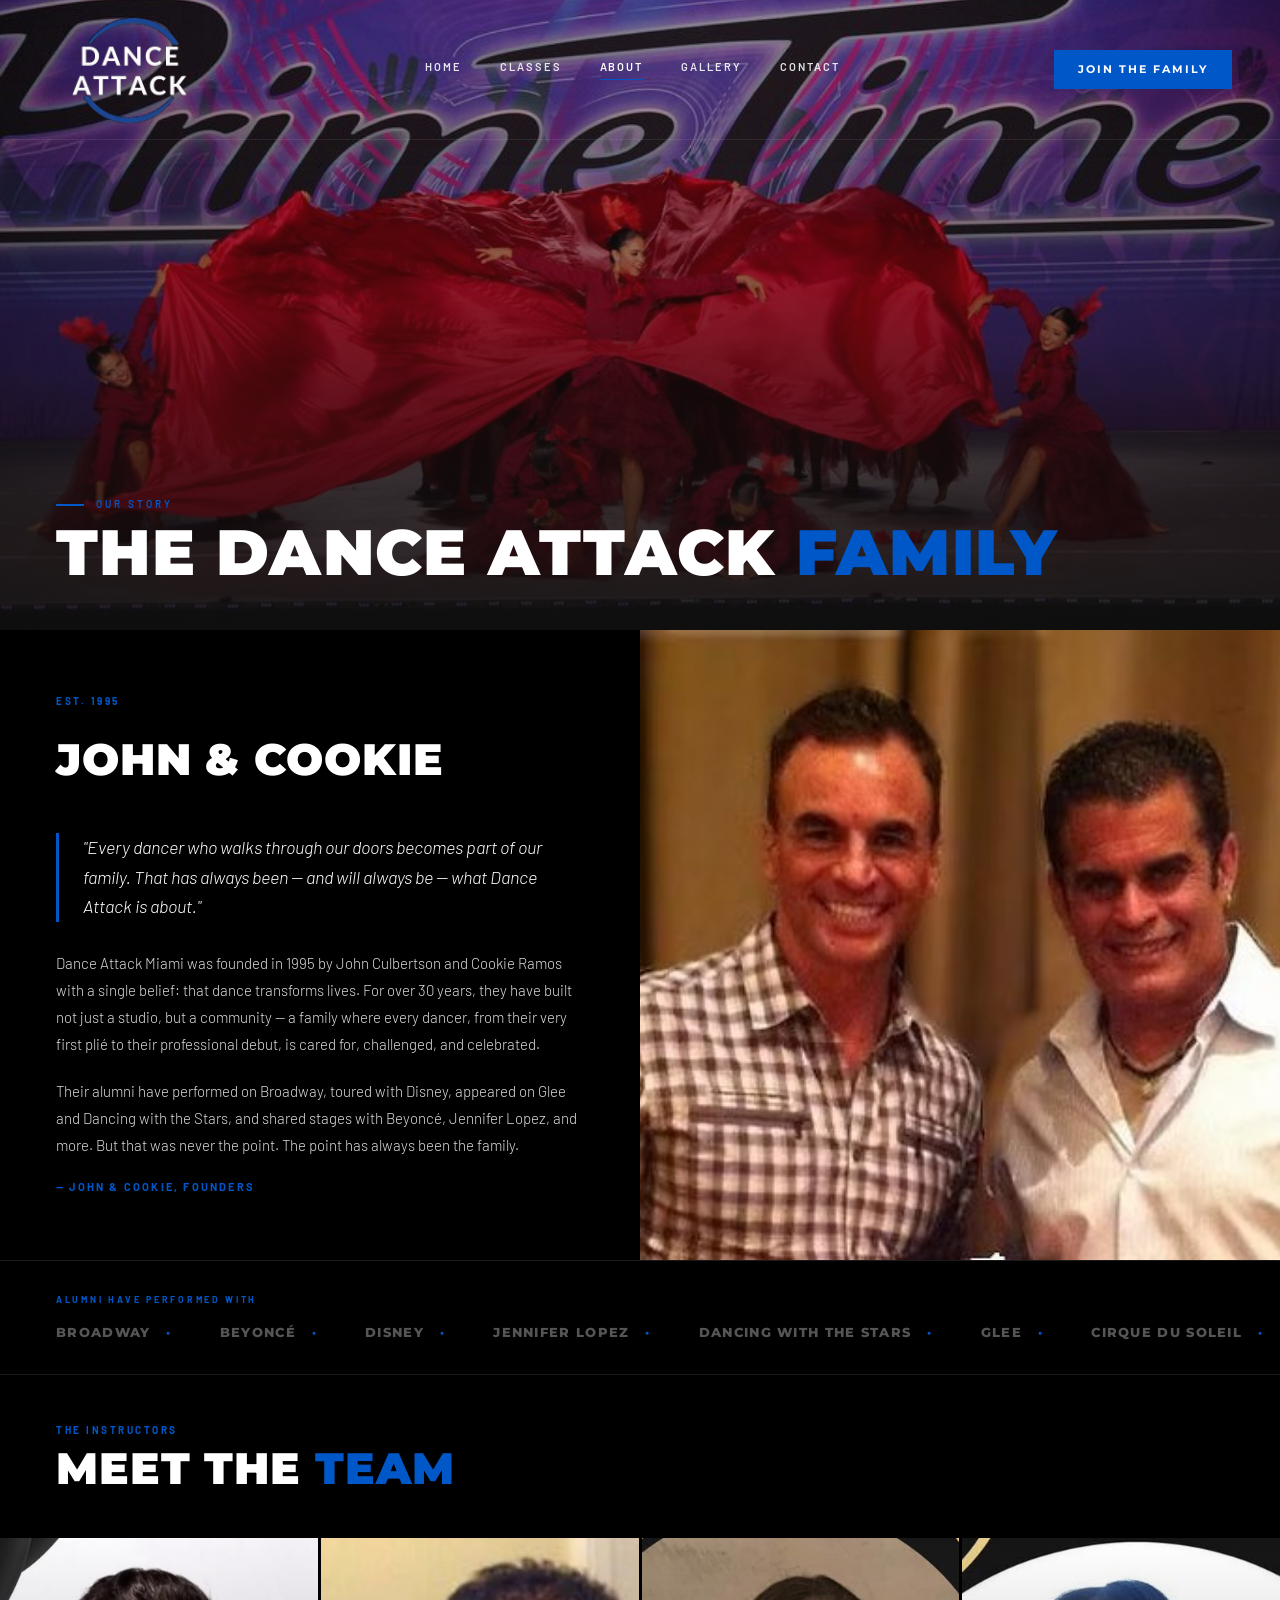
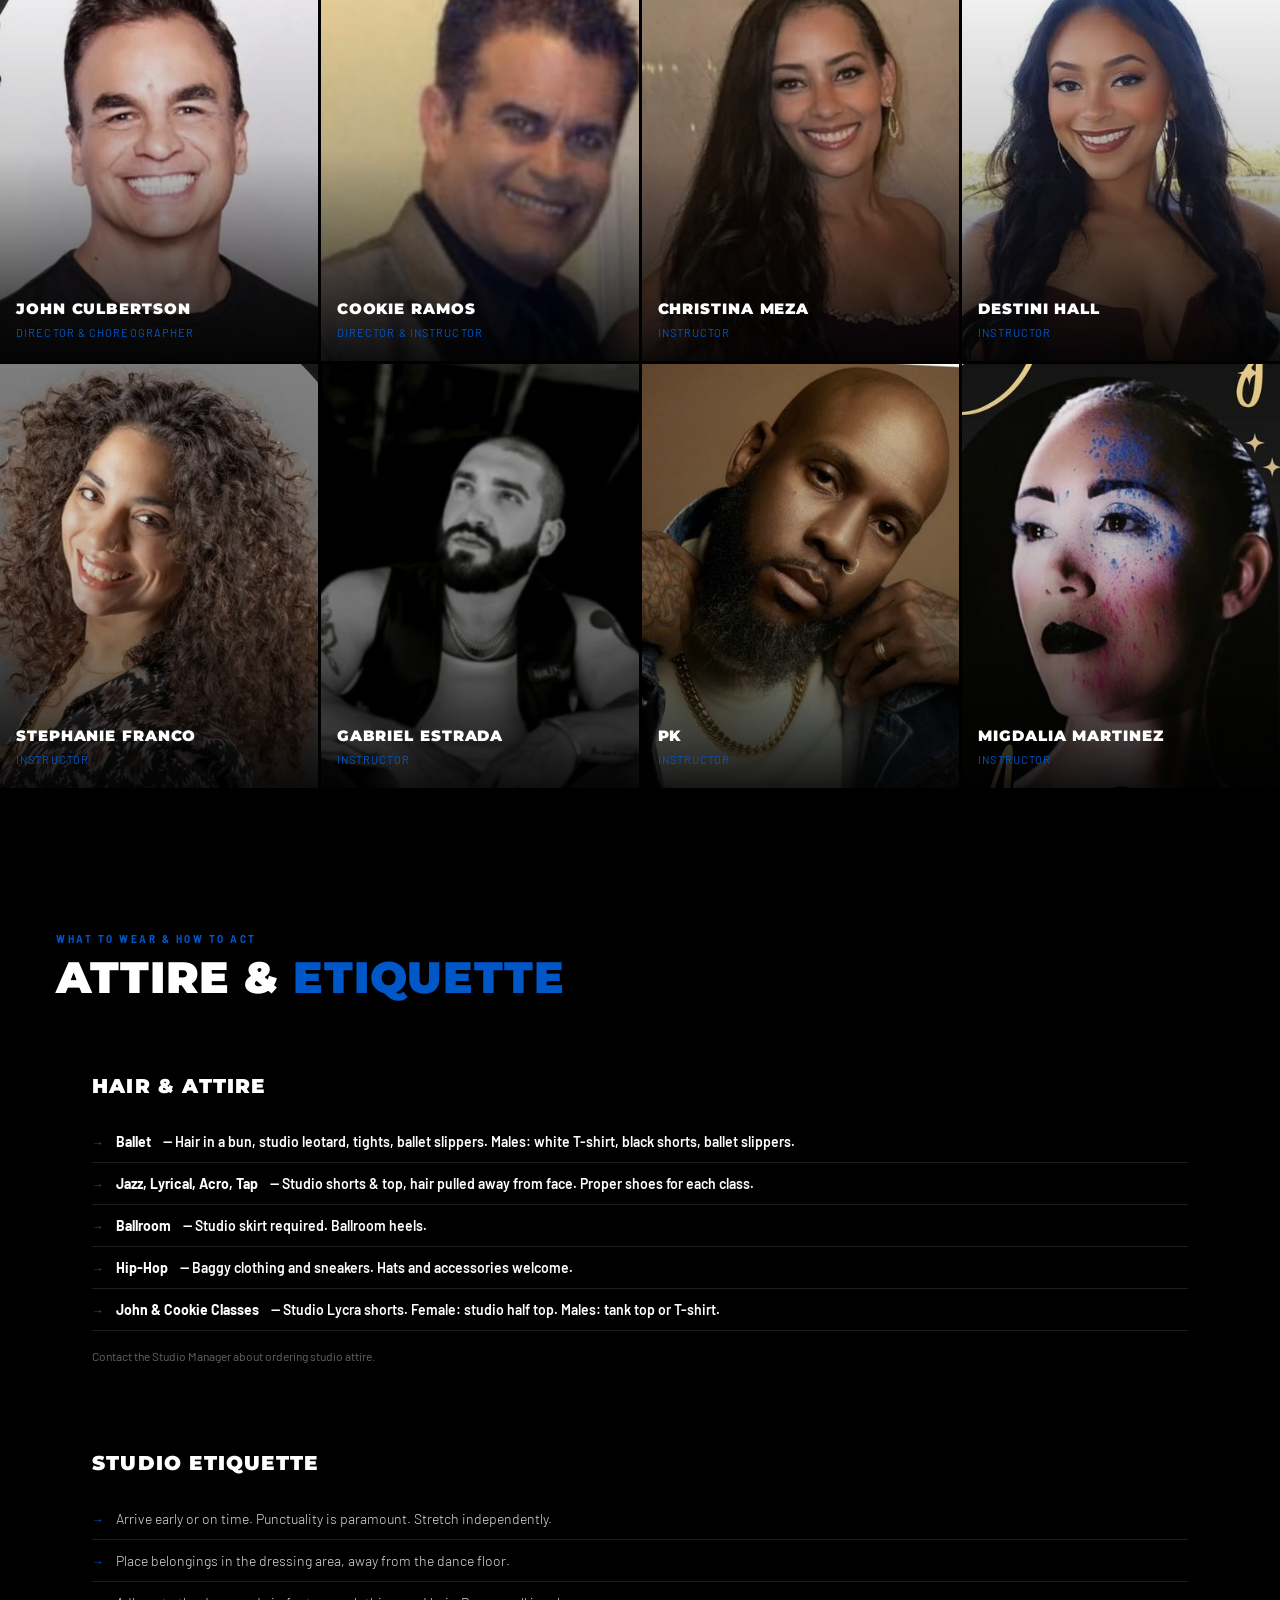
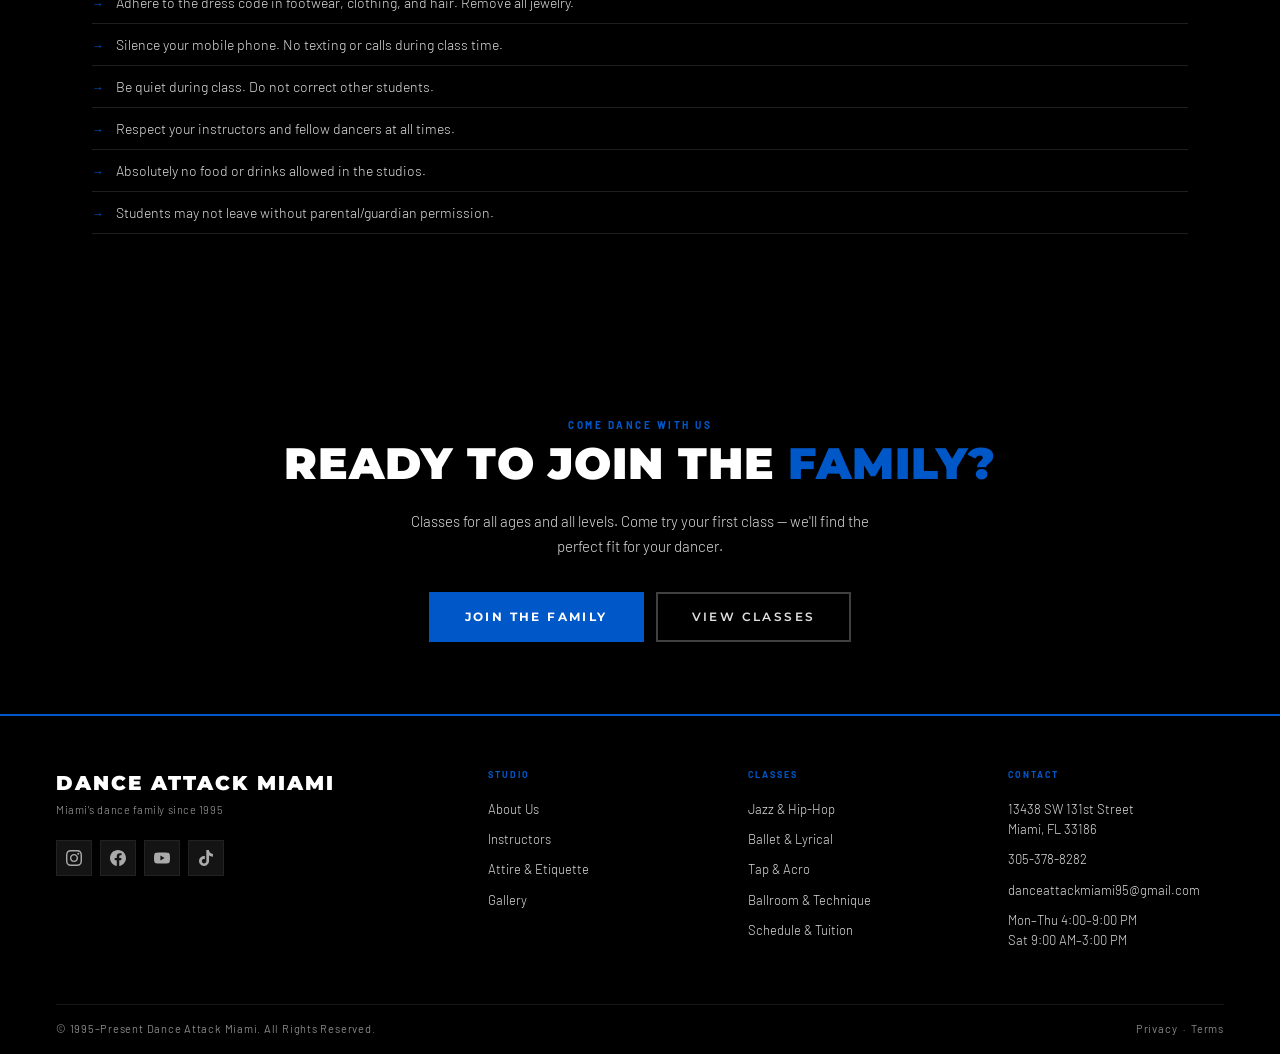
==== commit 6a4a128a: "Fix attire list specificity — use .info-block .attire-list li to win cascade Co-Authored-By: Claude " ====
--- a/about.html
+++ b/about.html
@@ -44,7 +44,7 @@
 .info-block ul { list-style:none; }
 .info-block ul li { font-size:14px; font-weight:300; color:#ddd; padding:10px 0; border-bottom:1px solid #1e1e1e; line-height:1.5; display:flex; gap:12px; }
 .info-block ul li::before { content:'→'; color:#0057C8; flex-shrink:0; font-size:12px; margin-top:2px; }
-.attire-list li { font-weight:600; color:#fff; }
+.info-block .attire-list li { font-weight:600; color:#fff; }
 .tuition-note { font-size:13px; font-weight:300; color:#aaa; line-height:1.7; }
 .tuition-note strong { color:#fff; font-weight:600; }
 
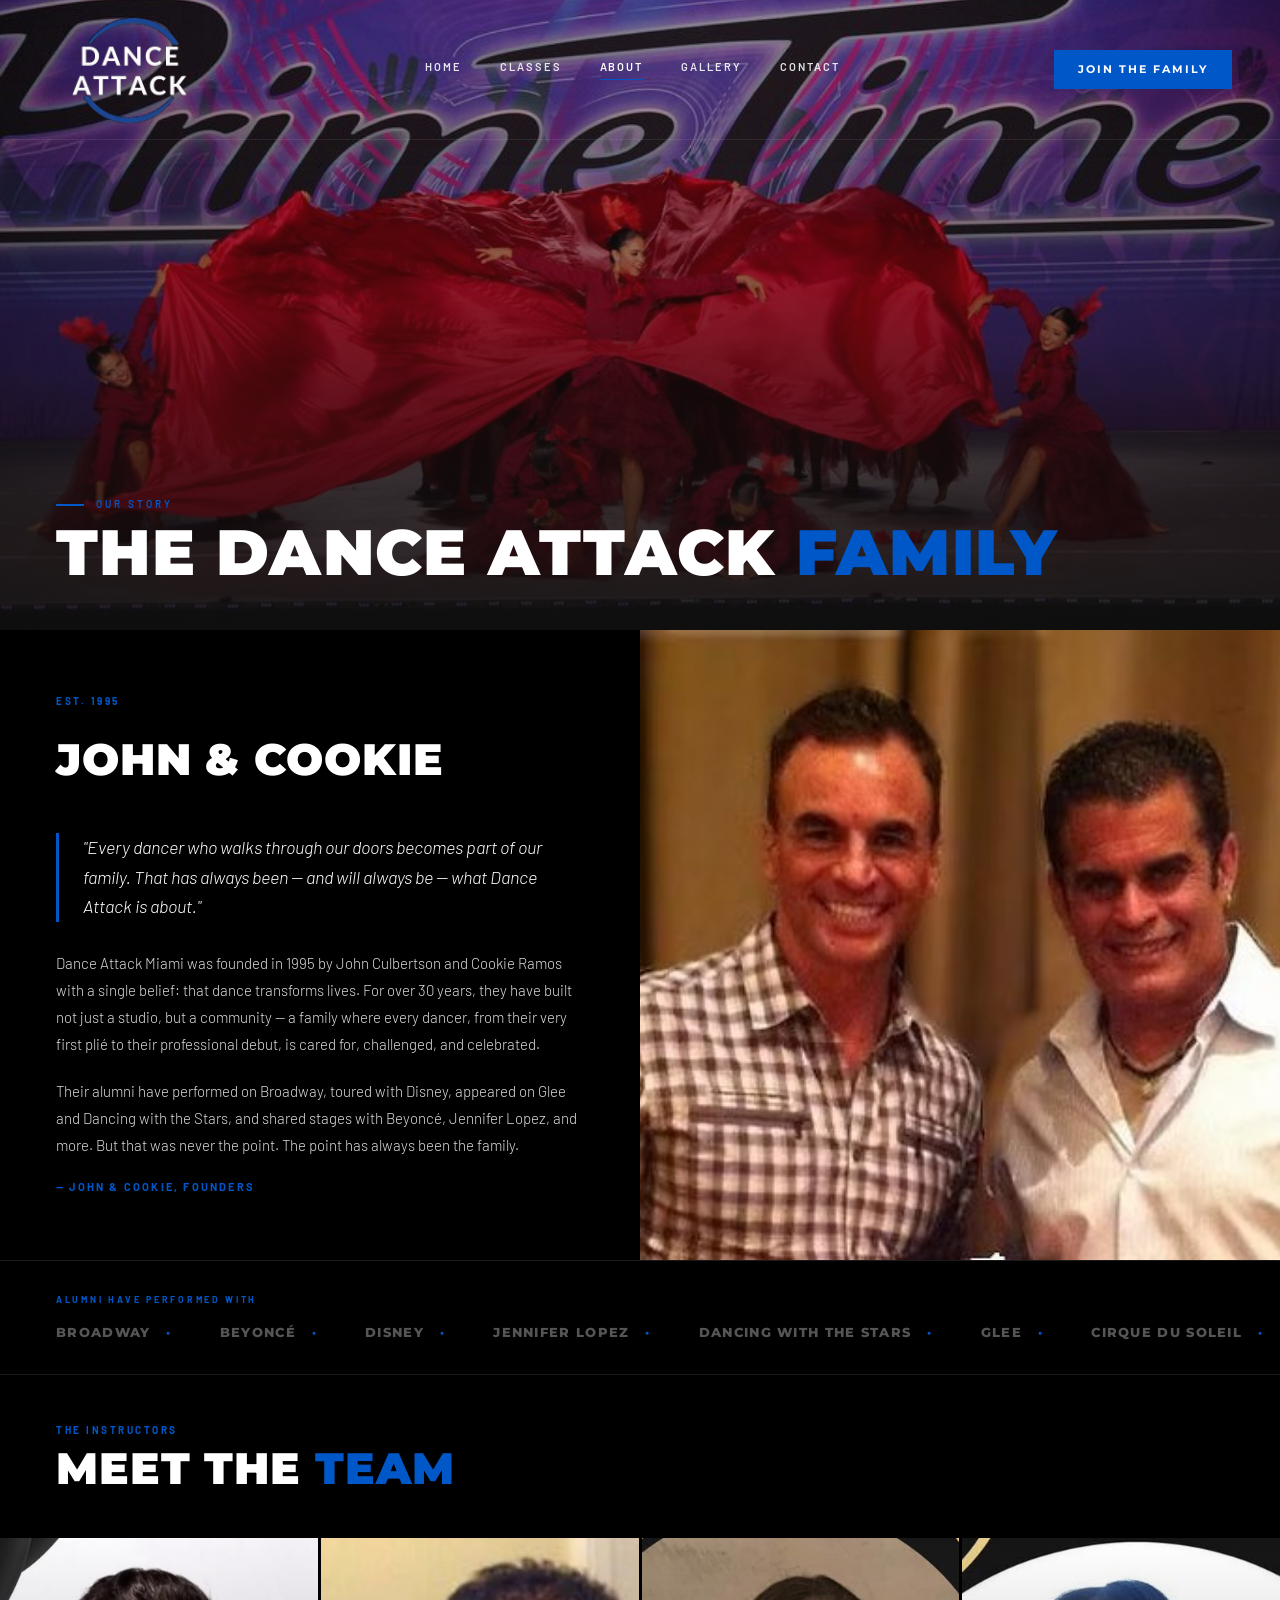
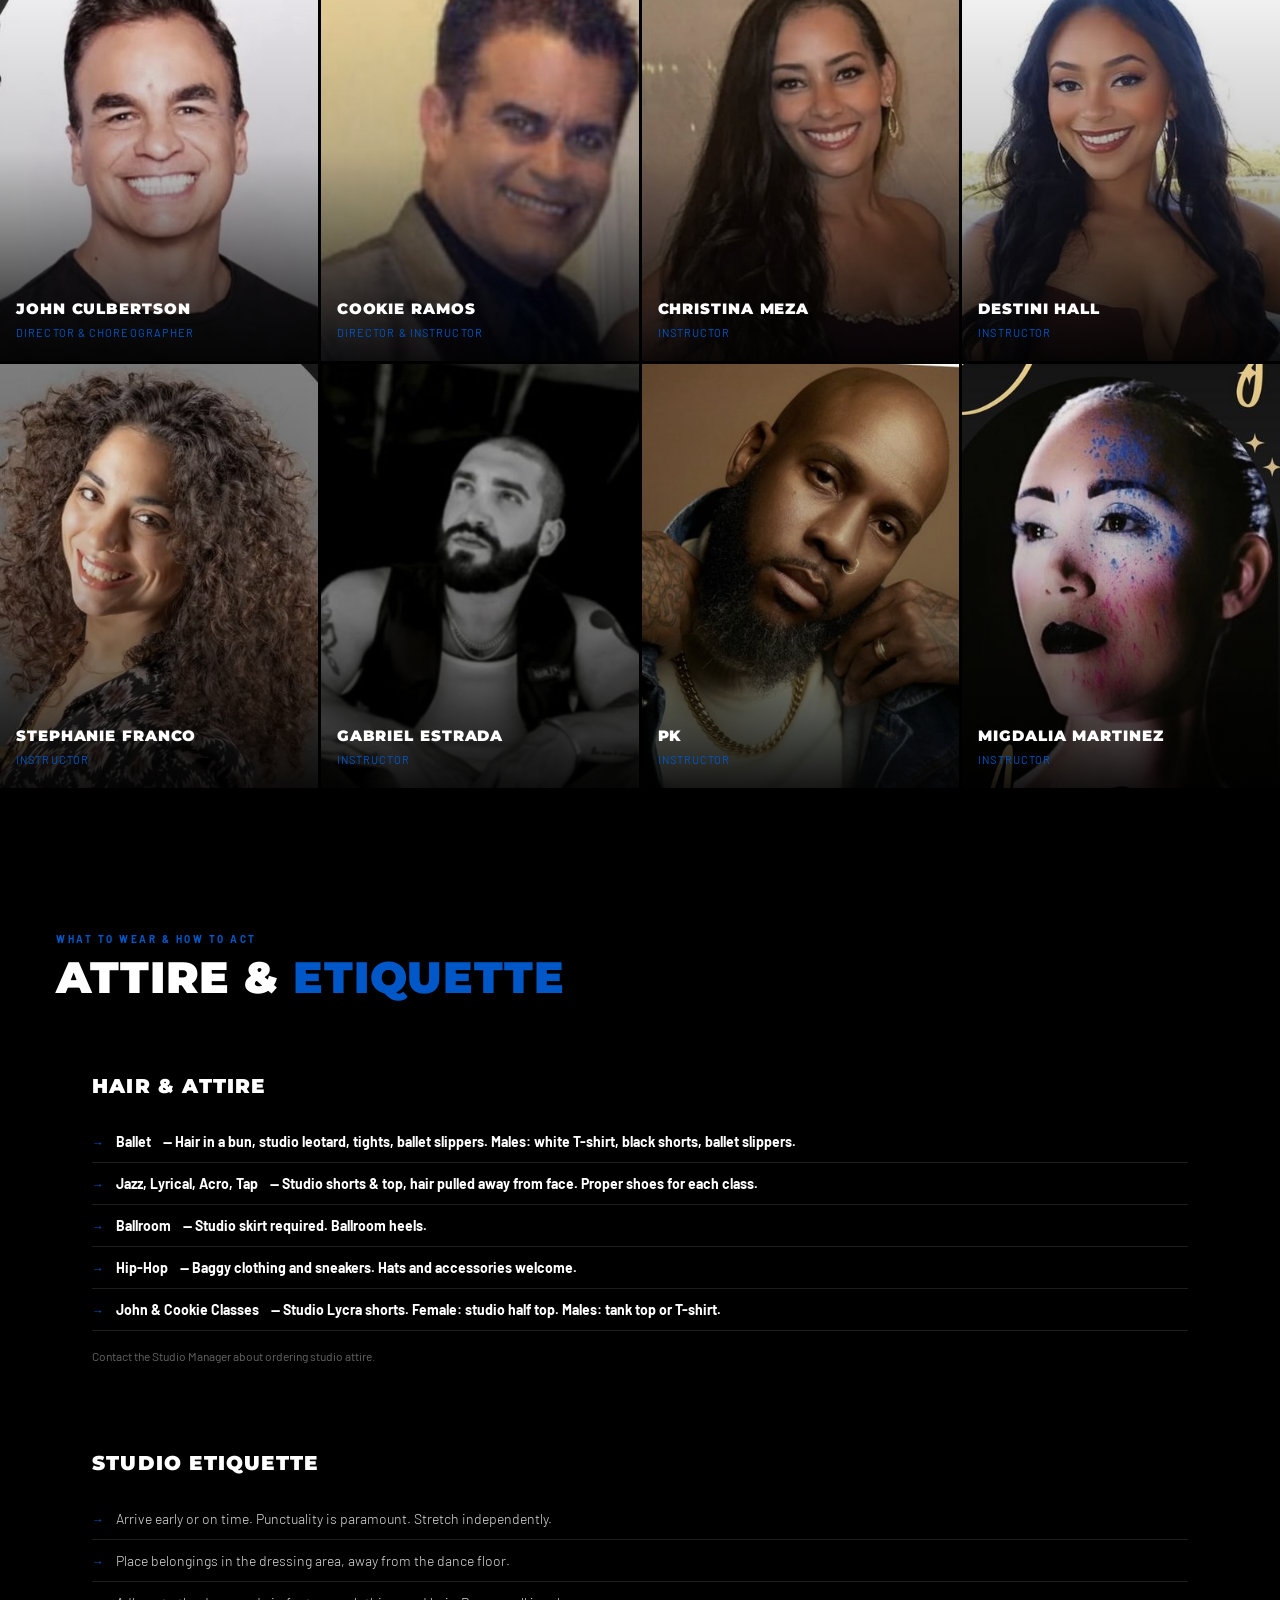
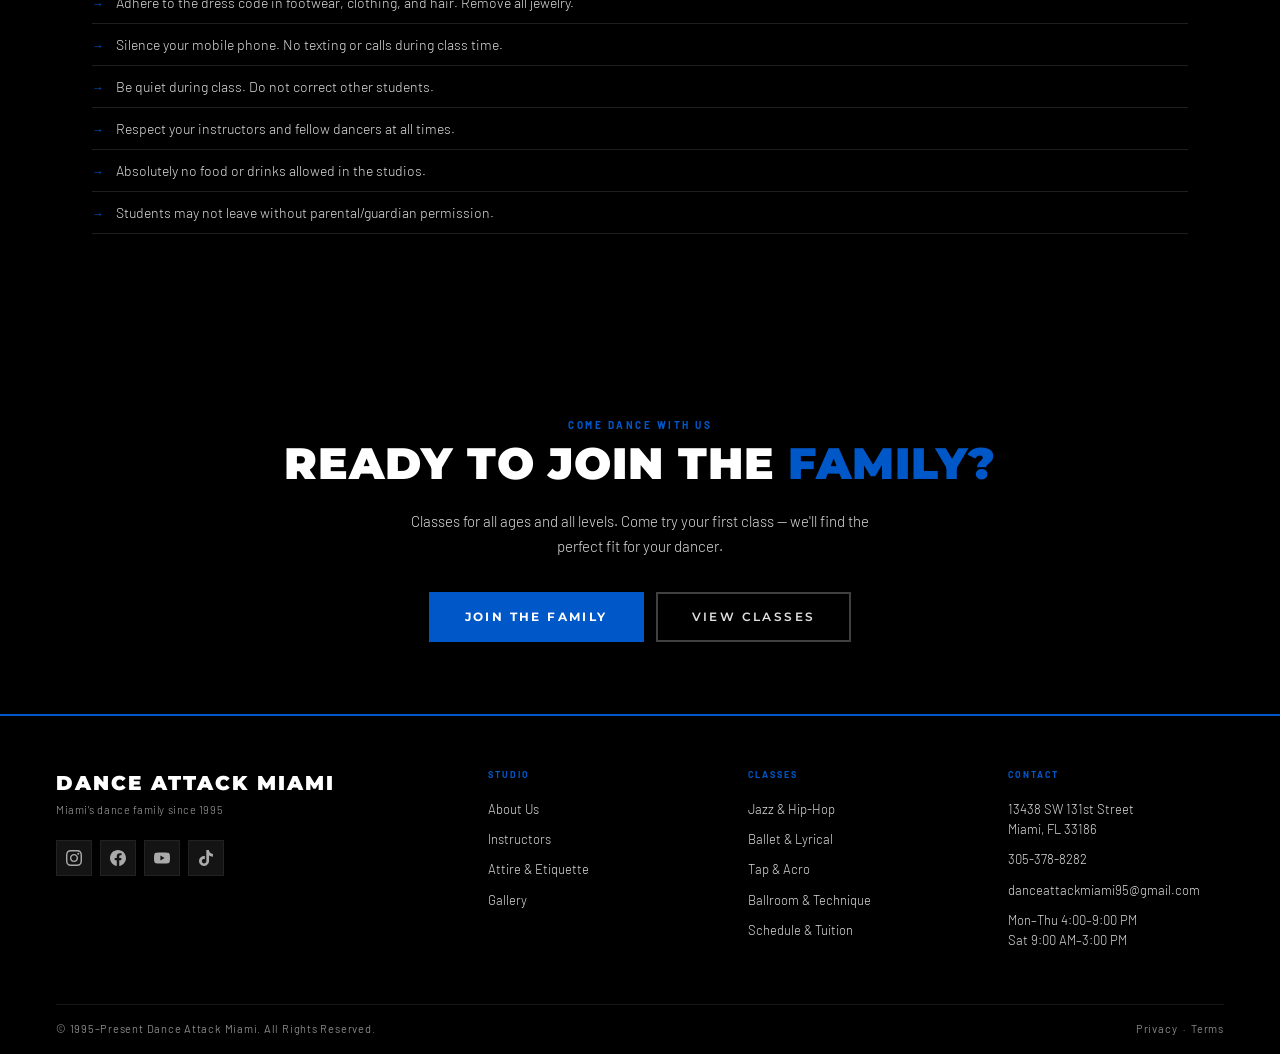
==== commit 3d0f13c9: "Bold attire list via inline styles — no CSS override can block this Co-Authored-By: Claude Sonnet 4." ====
--- a/about.html
+++ b/about.html
@@ -249,11 +249,11 @@
     <div class="info-block fade-up">
       <h3>Hair &amp; Attire</h3>
       <ul class="attire-list">
-        <li><strong>Ballet</strong> — Hair in a bun, studio leotard, tights, ballet slippers. Males: white T-shirt, black shorts, ballet slippers.</li>
-        <li><strong>Jazz, Lyrical, Acro, Tap</strong> — Studio shorts &amp; top, hair pulled away from face. Proper shoes for each class.</li>
-        <li><strong>Ballroom</strong> — Studio skirt required. Ballroom heels.</li>
-        <li><strong>Hip-Hop</strong> — Baggy clothing and sneakers. Hats and accessories welcome.</li>
-        <li><strong>John &amp; Cookie Classes</strong> — Studio Lycra shorts. Female: studio half top. Males: tank top or T-shirt.</li>
+        <li style="font-weight:700;color:#fff;"><strong>Ballet</strong> — Hair in a bun, studio leotard, tights, ballet slippers. Males: white T-shirt, black shorts, ballet slippers.</li>
+        <li style="font-weight:700;color:#fff;"><strong>Jazz, Lyrical, Acro, Tap</strong> — Studio shorts &amp; top, hair pulled away from face. Proper shoes for each class.</li>
+        <li style="font-weight:700;color:#fff;"><strong>Ballroom</strong> — Studio skirt required. Ballroom heels.</li>
+        <li style="font-weight:700;color:#fff;"><strong>Hip-Hop</strong> — Baggy clothing and sneakers. Hats and accessories welcome.</li>
+        <li style="font-weight:700;color:#fff;"><strong>John &amp; Cookie Classes</strong> — Studio Lycra shorts. Female: studio half top. Males: tank top or T-shirt.</li>
       </ul>
       <p style="margin-top:16px;font-size:12px;color:#666;">Contact the Studio Manager about ordering studio attire.</p>
     </div>
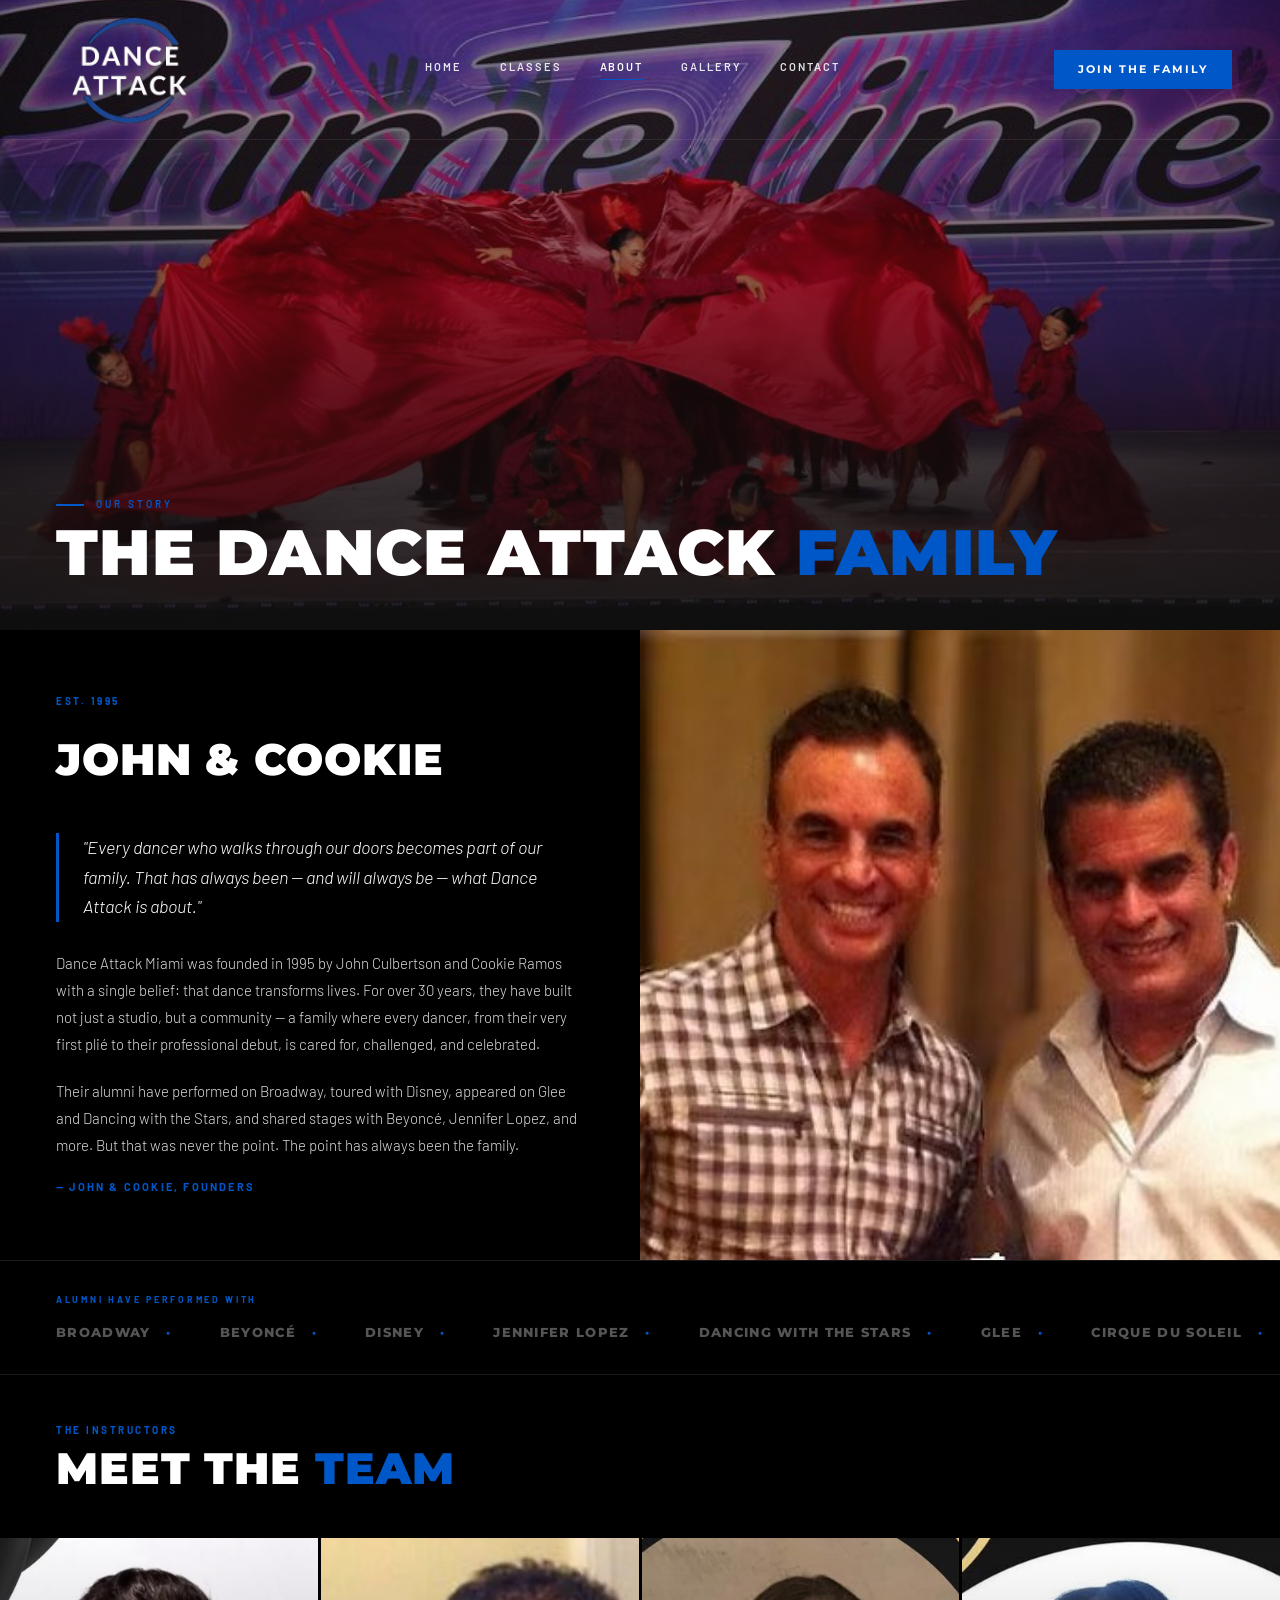
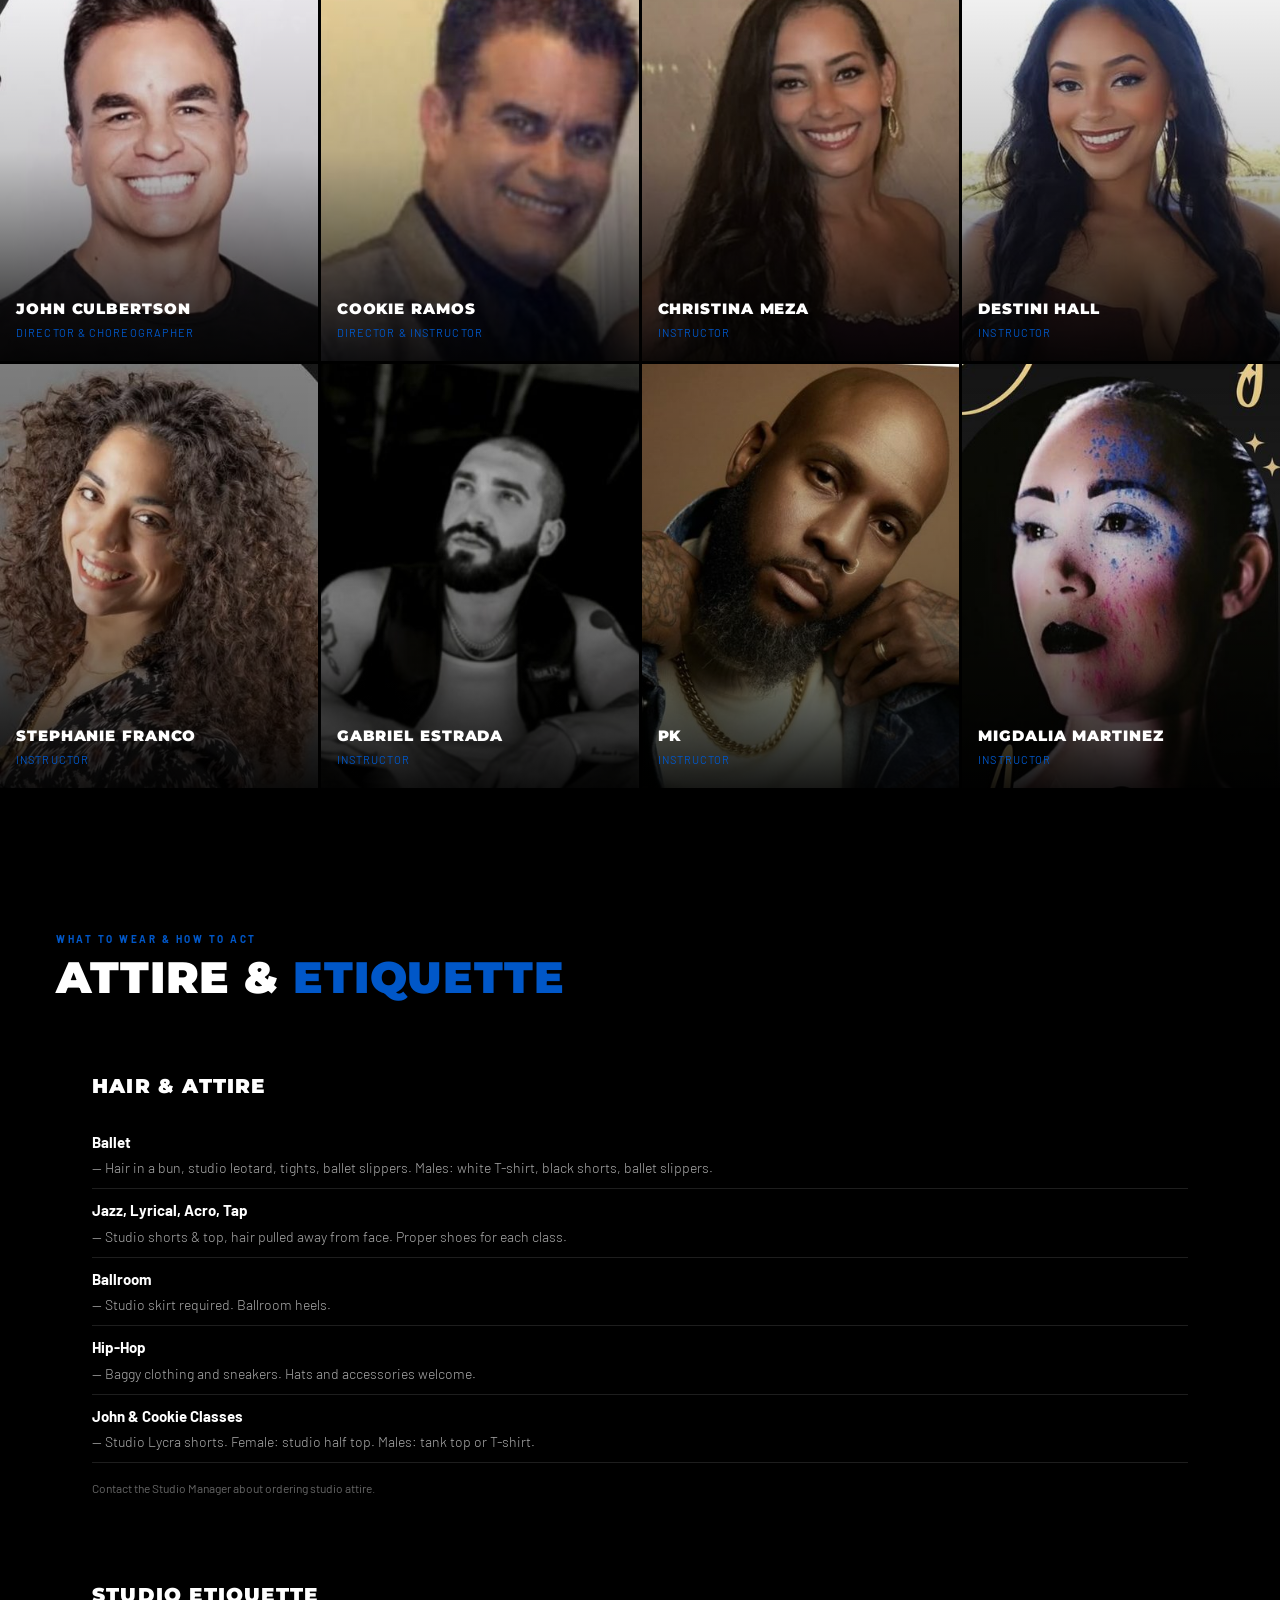
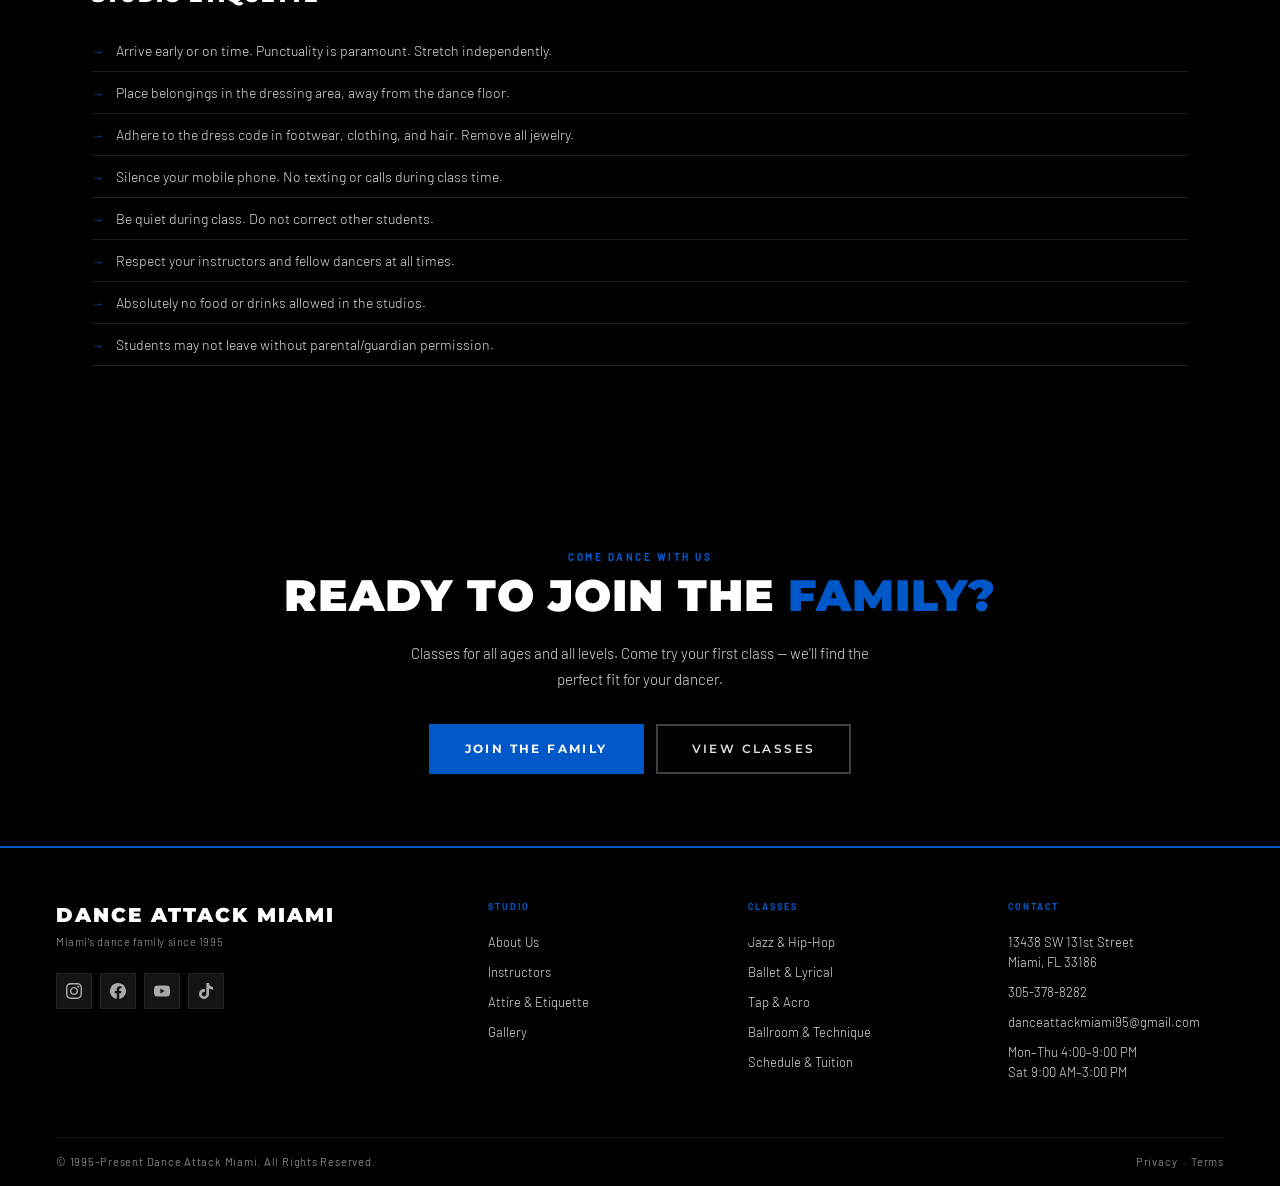
==== commit f2000683: "Restructure attire list — class name on its own line, description below Co-Authored-By: Claude Sonne" ====
--- a/about.html
+++ b/about.html
@@ -44,7 +44,10 @@
 .info-block ul { list-style:none; }
 .info-block ul li { font-size:14px; font-weight:300; color:#ddd; padding:10px 0; border-bottom:1px solid #1e1e1e; line-height:1.5; display:flex; gap:12px; }
 .info-block ul li::before { content:'→'; color:#0057C8; flex-shrink:0; font-size:12px; margin-top:2px; }
-.info-block .attire-list li { font-weight:600; color:#fff; }
+.attire-list li { display:block !important; }
+.attire-list li::before { display:none !important; }
+.attire-list li strong { display:block; font-size:15px; color:#fff; margin-bottom:4px; }
+.attire-list li span { font-weight:300; color:#aaa; font-size:14px; }
 .tuition-note { font-size:13px; font-weight:300; color:#aaa; line-height:1.7; }
 .tuition-note strong { color:#fff; font-weight:600; }
 
@@ -249,11 +252,11 @@
     <div class="info-block fade-up">
       <h3>Hair &amp; Attire</h3>
       <ul class="attire-list">
-        <li style="font-weight:700;color:#fff;"><strong>Ballet</strong> — Hair in a bun, studio leotard, tights, ballet slippers. Males: white T-shirt, black shorts, ballet slippers.</li>
-        <li style="font-weight:700;color:#fff;"><strong>Jazz, Lyrical, Acro, Tap</strong> — Studio shorts &amp; top, hair pulled away from face. Proper shoes for each class.</li>
-        <li style="font-weight:700;color:#fff;"><strong>Ballroom</strong> — Studio skirt required. Ballroom heels.</li>
-        <li style="font-weight:700;color:#fff;"><strong>Hip-Hop</strong> — Baggy clothing and sneakers. Hats and accessories welcome.</li>
-        <li style="font-weight:700;color:#fff;"><strong>John &amp; Cookie Classes</strong> — Studio Lycra shorts. Female: studio half top. Males: tank top or T-shirt.</li>
+        <li><strong>Ballet</strong><span>— Hair in a bun, studio leotard, tights, ballet slippers. Males: white T-shirt, black shorts, ballet slippers.</span></li>
+        <li><strong>Jazz, Lyrical, Acro, Tap</strong><span>— Studio shorts &amp; top, hair pulled away from face. Proper shoes for each class.</span></li>
+        <li><strong>Ballroom</strong><span>— Studio skirt required. Ballroom heels.</span></li>
+        <li><strong>Hip-Hop</strong><span>— Baggy clothing and sneakers. Hats and accessories welcome.</span></li>
+        <li><strong>John &amp; Cookie Classes</strong><span>— Studio Lycra shorts. Female: studio half top. Males: tank top or T-shirt.</span></li>
       </ul>
       <p style="margin-top:16px;font-size:12px;color:#666;">Contact the Studio Manager about ordering studio attire.</p>
     </div>
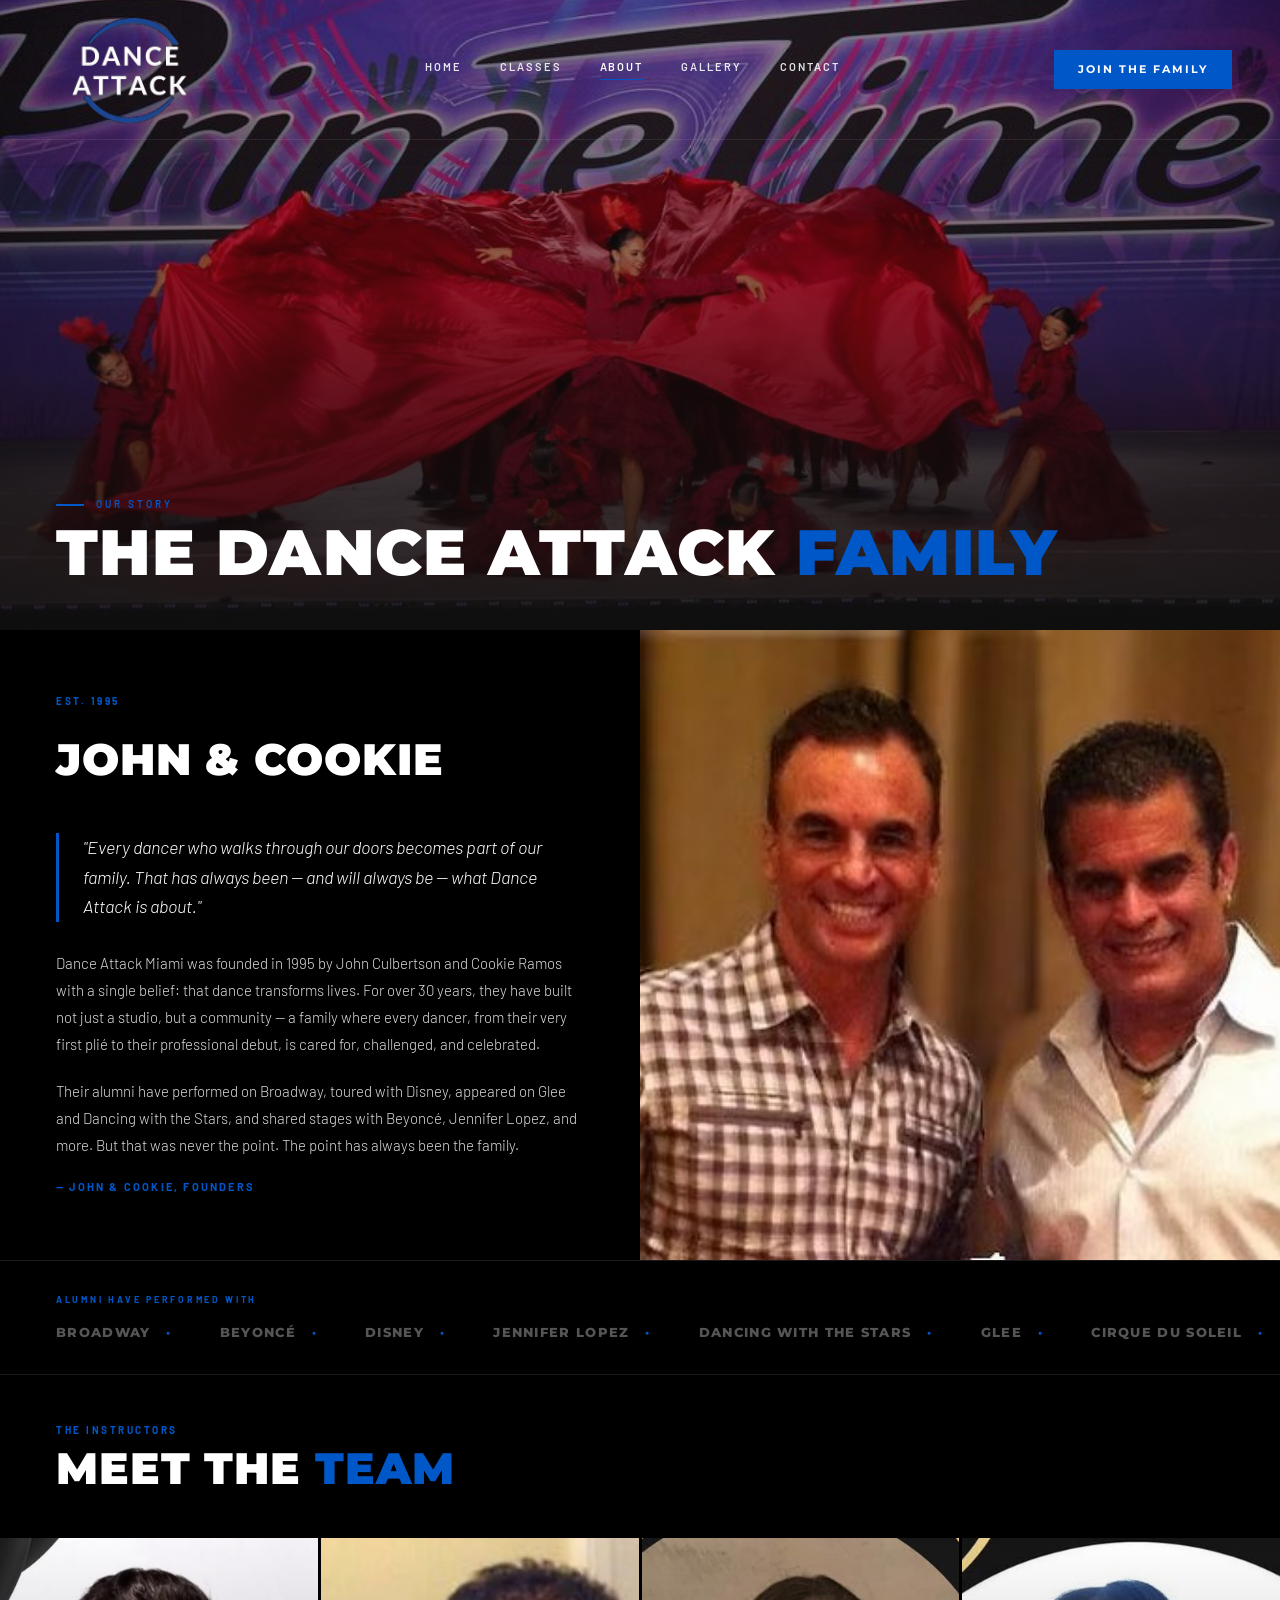
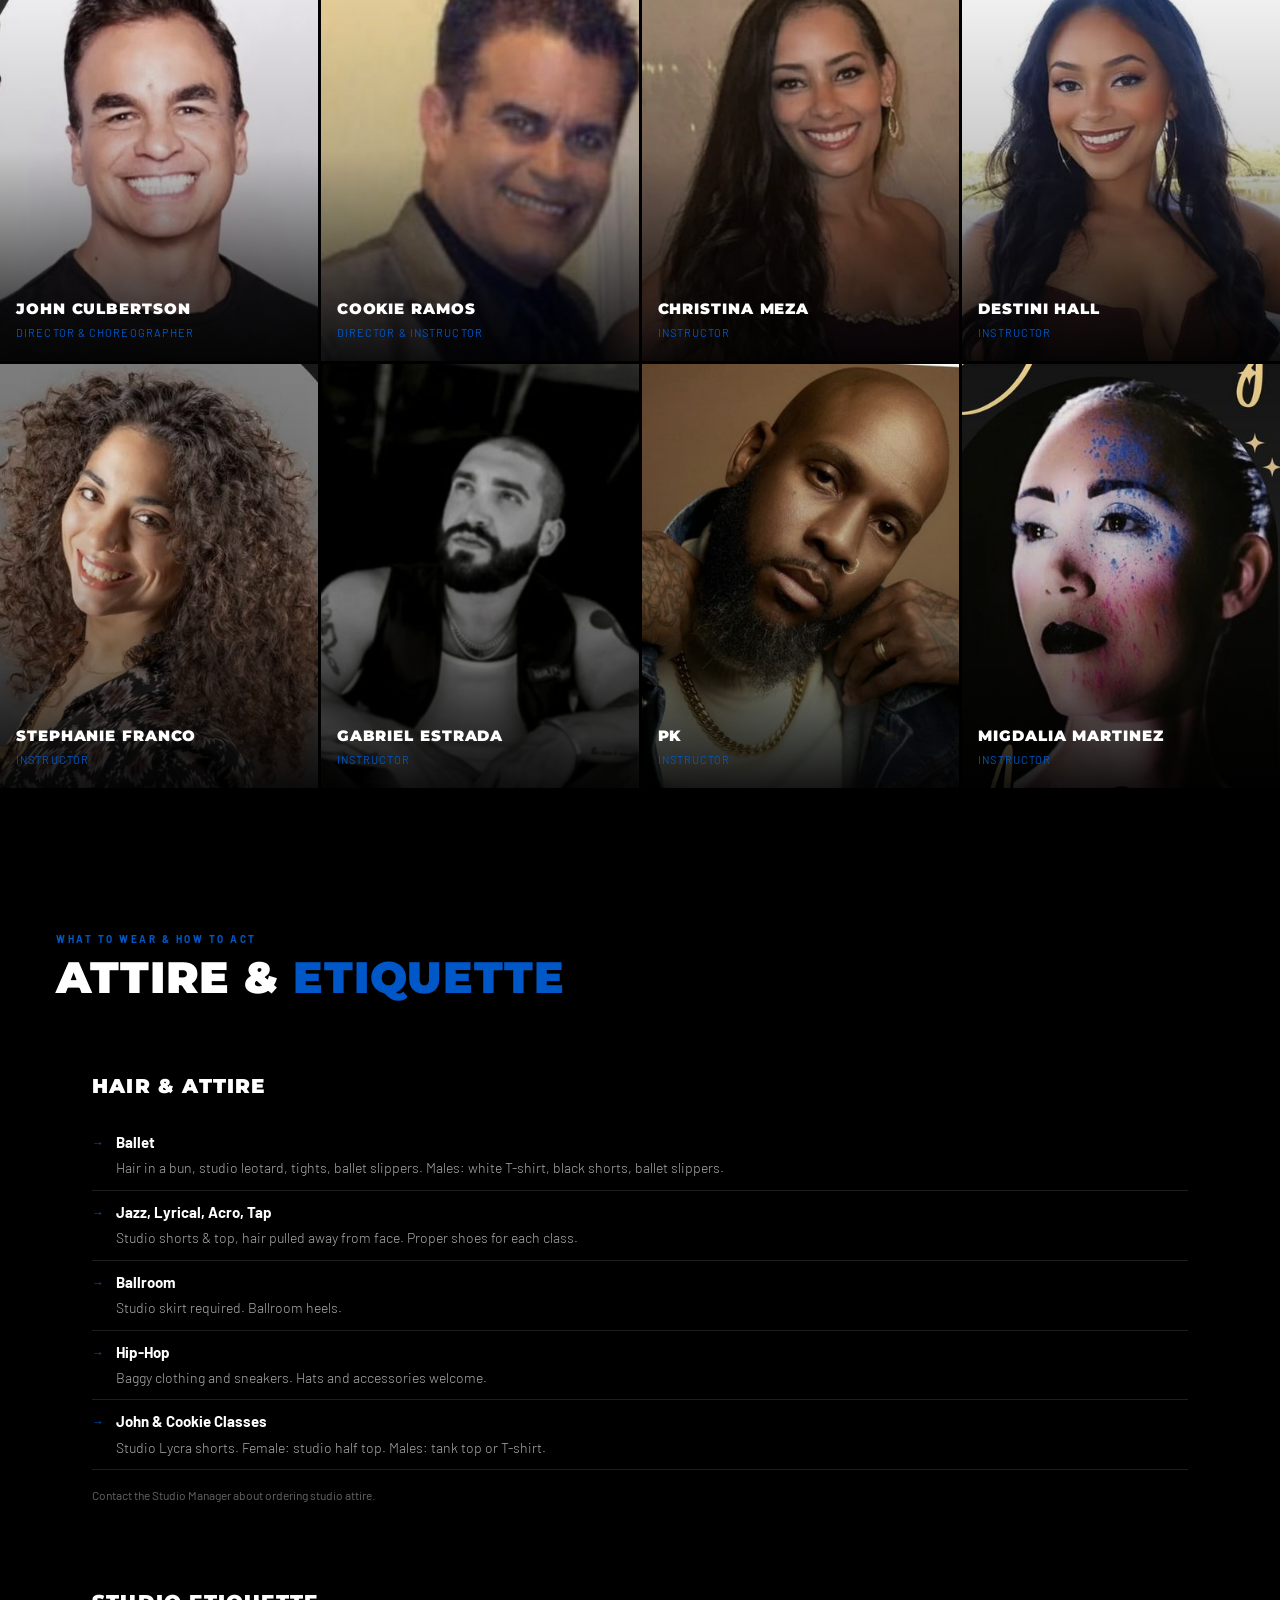
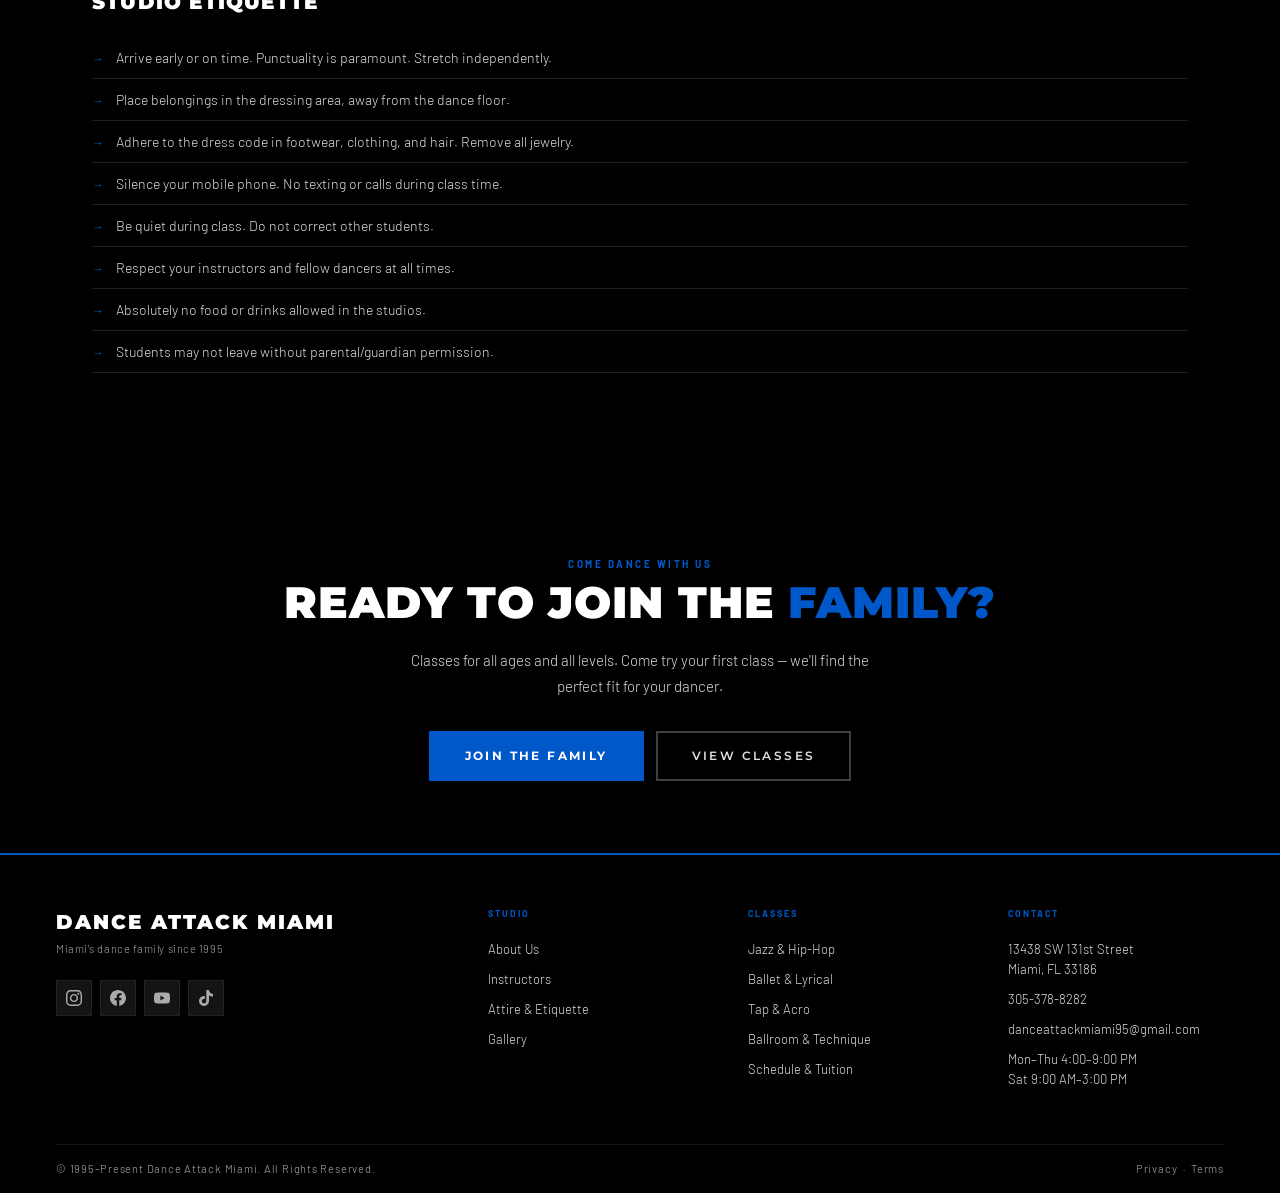
==== commit a51f12ae: "Attire list: blue arrow + stacked name/description layout Co-Authored-By: Claude Sonnet 4.6 <noreply" ====
--- a/about.html
+++ b/about.html
@@ -44,10 +44,10 @@
 .info-block ul { list-style:none; }
 .info-block ul li { font-size:14px; font-weight:300; color:#ddd; padding:10px 0; border-bottom:1px solid #1e1e1e; line-height:1.5; display:flex; gap:12px; }
 .info-block ul li::before { content:'→'; color:#0057C8; flex-shrink:0; font-size:12px; margin-top:2px; }
-.attire-list li { display:block !important; }
-.attire-list li::before { display:none !important; }
-.attire-list li strong { display:block; font-size:15px; color:#fff; margin-bottom:4px; }
-.attire-list li span { font-weight:300; color:#aaa; font-size:14px; }
+.attire-list li { display:flex !important; gap:12px; align-items:flex-start; }
+.attire-list li > div { display:flex; flex-direction:column; gap:4px; }
+.attire-list li strong { font-size:15px; color:#fff; font-weight:700; }
+.attire-list li span { font-weight:300; color:#aaa; font-size:14px; line-height:1.6; }
 .tuition-note { font-size:13px; font-weight:300; color:#aaa; line-height:1.7; }
 .tuition-note strong { color:#fff; font-weight:600; }
 
@@ -252,11 +252,11 @@
     <div class="info-block fade-up">
       <h3>Hair &amp; Attire</h3>
       <ul class="attire-list">
-        <li><strong>Ballet</strong><span>— Hair in a bun, studio leotard, tights, ballet slippers. Males: white T-shirt, black shorts, ballet slippers.</span></li>
-        <li><strong>Jazz, Lyrical, Acro, Tap</strong><span>— Studio shorts &amp; top, hair pulled away from face. Proper shoes for each class.</span></li>
-        <li><strong>Ballroom</strong><span>— Studio skirt required. Ballroom heels.</span></li>
-        <li><strong>Hip-Hop</strong><span>— Baggy clothing and sneakers. Hats and accessories welcome.</span></li>
-        <li><strong>John &amp; Cookie Classes</strong><span>— Studio Lycra shorts. Female: studio half top. Males: tank top or T-shirt.</span></li>
+        <li><div><strong>Ballet</strong><span>Hair in a bun, studio leotard, tights, ballet slippers. Males: white T-shirt, black shorts, ballet slippers.</span></div></li>
+        <li><div><strong>Jazz, Lyrical, Acro, Tap</strong><span>Studio shorts &amp; top, hair pulled away from face. Proper shoes for each class.</span></div></li>
+        <li><div><strong>Ballroom</strong><span>Studio skirt required. Ballroom heels.</span></div></li>
+        <li><div><strong>Hip-Hop</strong><span>Baggy clothing and sneakers. Hats and accessories welcome.</span></div></li>
+        <li><div><strong>John &amp; Cookie Classes</strong><span>Studio Lycra shorts. Female: studio half top. Males: tank top or T-shirt.</span></div></li>
       </ul>
       <p style="margin-top:16px;font-size:12px;color:#666;">Contact the Studio Manager about ordering studio attire.</p>
     </div>
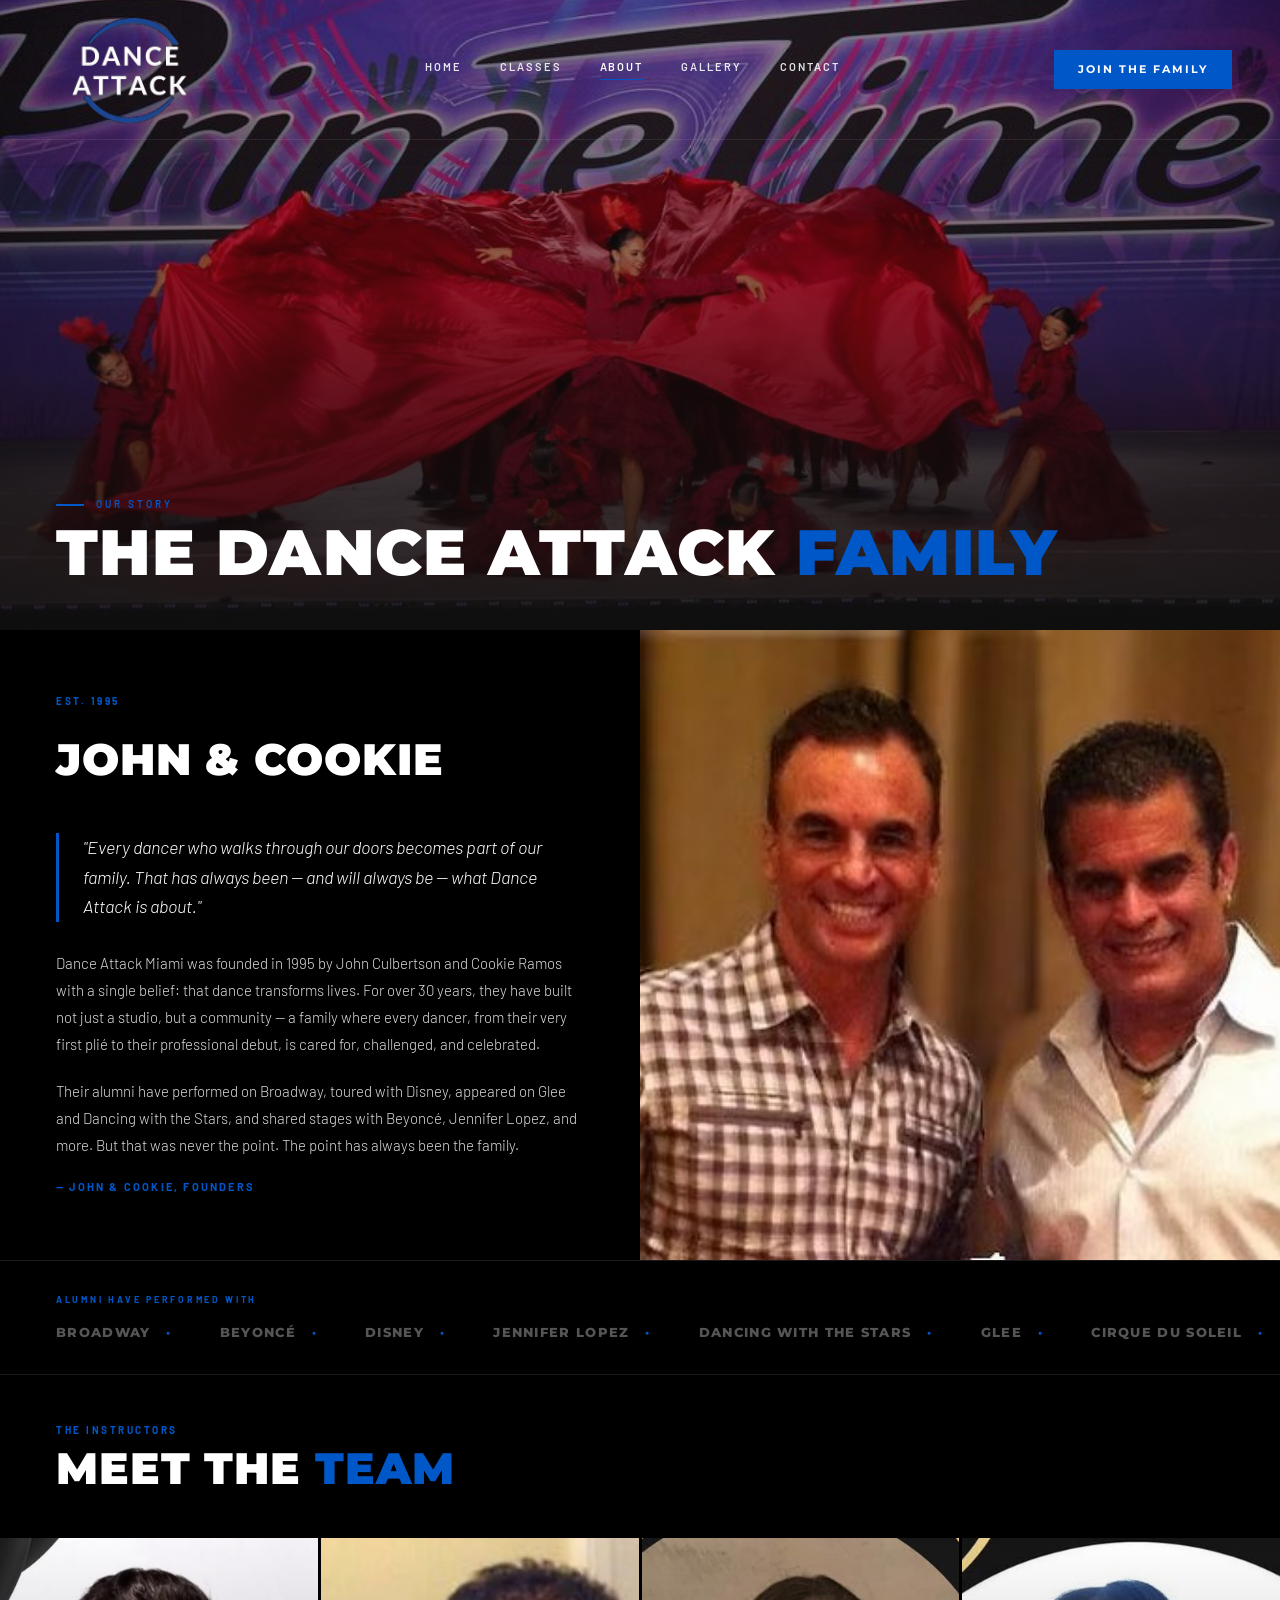
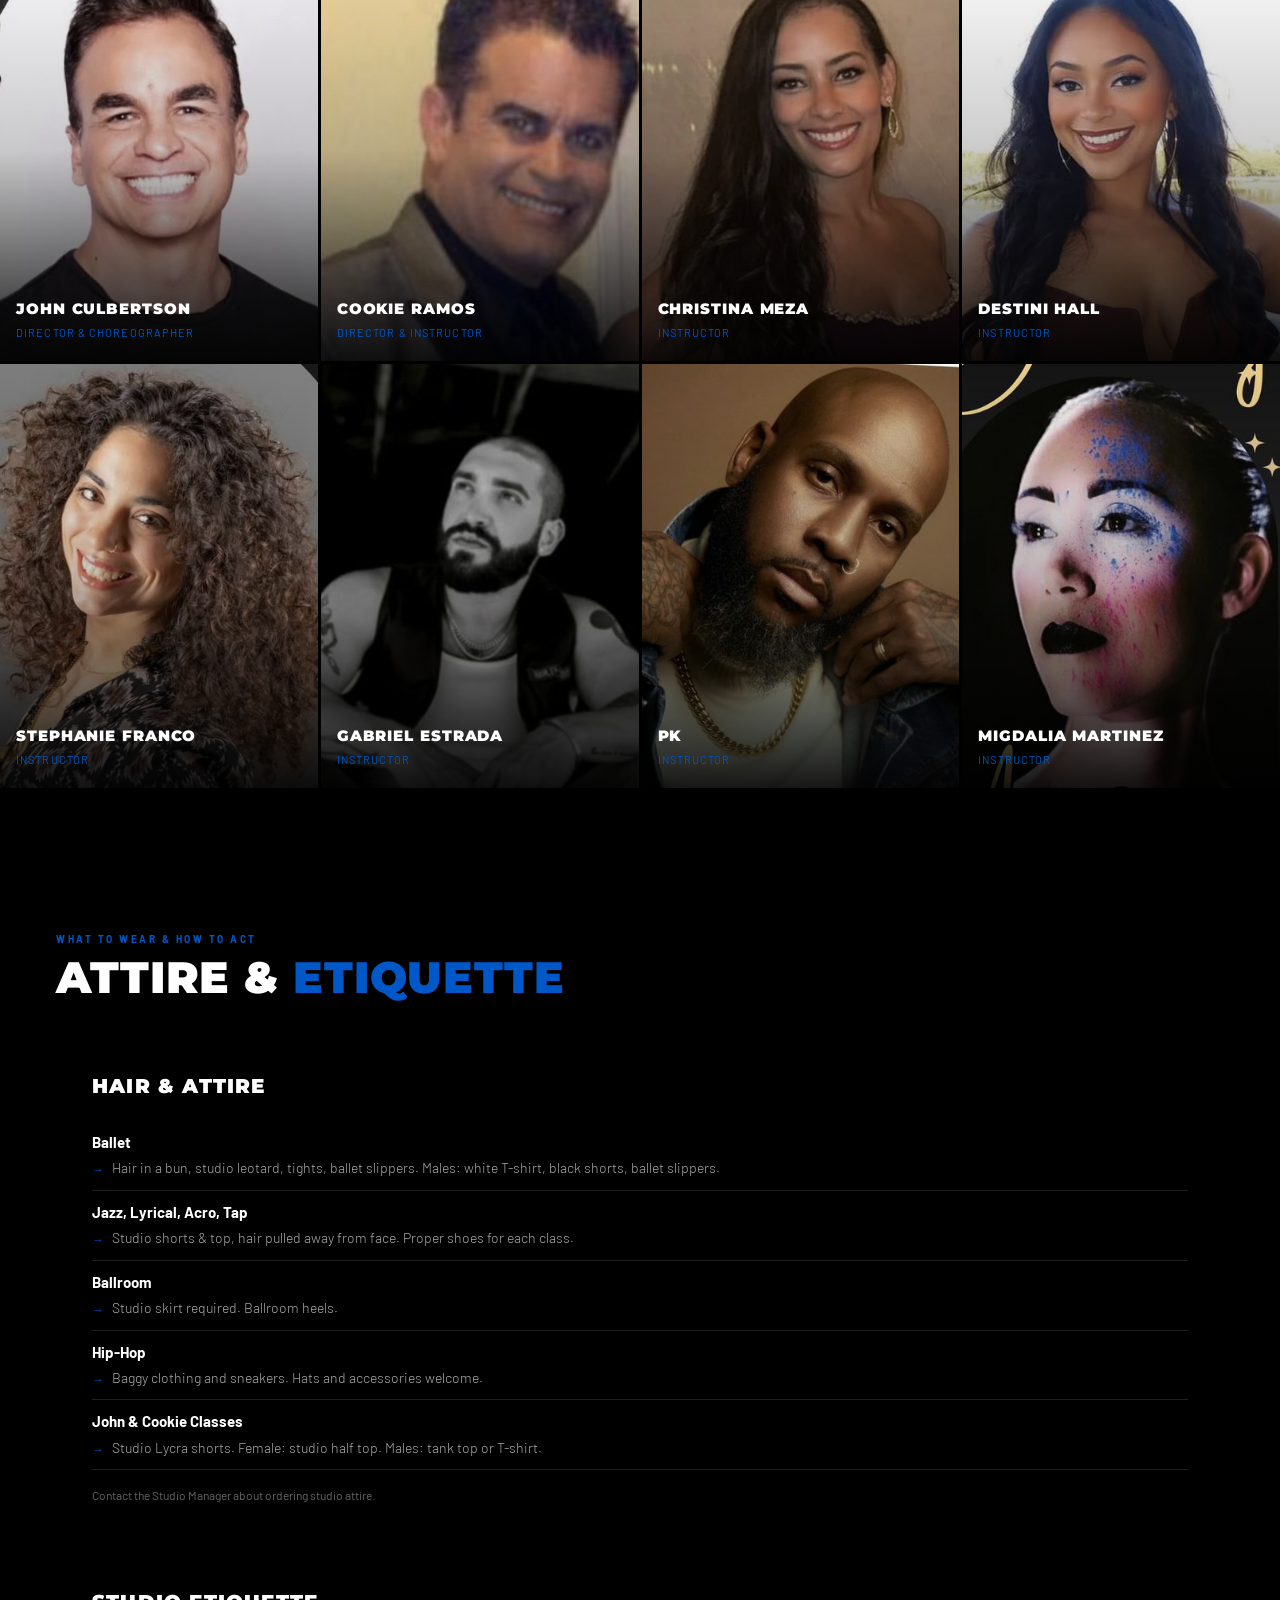
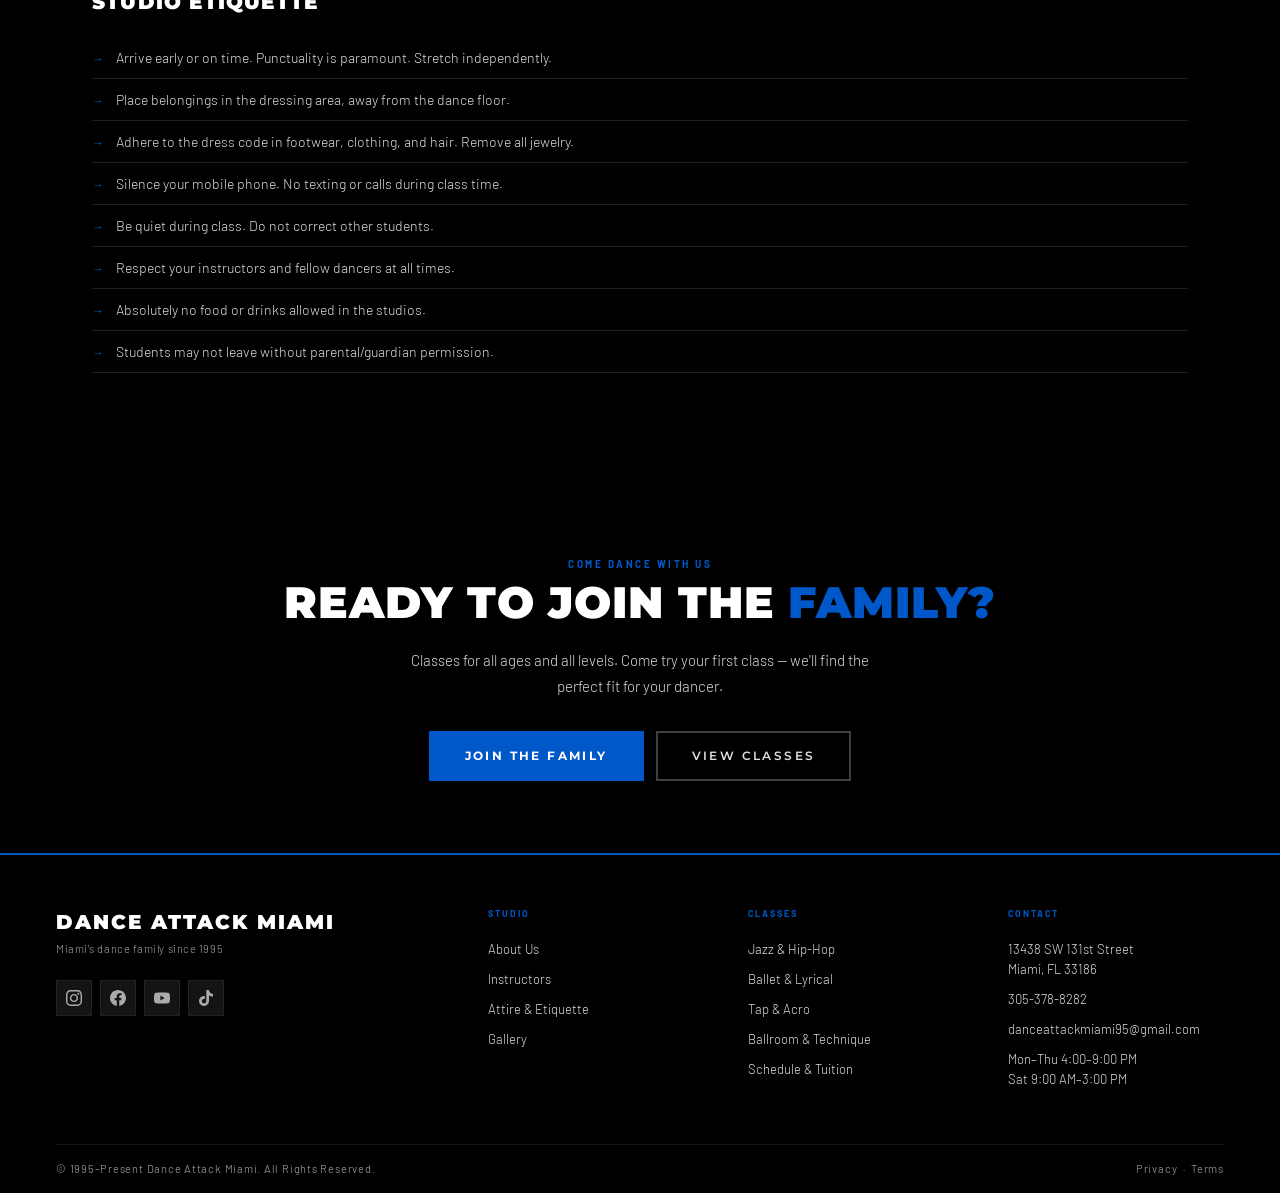
==== commit c294715f: "Move blue arrow to description line, heading stands alone above Co-Authored-By: Claude Sonnet 4.6 <n" ====
--- a/about.html
+++ b/about.html
@@ -44,10 +44,11 @@
 .info-block ul { list-style:none; }
 .info-block ul li { font-size:14px; font-weight:300; color:#ddd; padding:10px 0; border-bottom:1px solid #1e1e1e; line-height:1.5; display:flex; gap:12px; }
 .info-block ul li::before { content:'→'; color:#0057C8; flex-shrink:0; font-size:12px; margin-top:2px; }
-.attire-list li { display:flex !important; gap:12px; align-items:flex-start; }
-.attire-list li > div { display:flex; flex-direction:column; gap:4px; }
-.attire-list li strong { font-size:15px; color:#fff; font-weight:700; }
-.attire-list li span { font-weight:300; color:#aaa; font-size:14px; line-height:1.6; }
+.attire-list li { display:block !important; }
+.attire-list li::before { display:none !important; }
+.attire-list li strong { display:block; font-size:15px; color:#fff; font-weight:700; margin-bottom:4px; }
+.attire-list li span { display:flex; gap:8px; align-items:flex-start; font-weight:300; color:#aaa; font-size:14px; line-height:1.6; }
+.attire-list li span::before { content:'→'; color:#0057C8; flex-shrink:0; font-size:12px; margin-top:3px; }
 .tuition-note { font-size:13px; font-weight:300; color:#aaa; line-height:1.7; }
 .tuition-note strong { color:#fff; font-weight:600; }
 
@@ -252,11 +253,11 @@
     <div class="info-block fade-up">
       <h3>Hair &amp; Attire</h3>
       <ul class="attire-list">
-        <li><div><strong>Ballet</strong><span>Hair in a bun, studio leotard, tights, ballet slippers. Males: white T-shirt, black shorts, ballet slippers.</span></div></li>
-        <li><div><strong>Jazz, Lyrical, Acro, Tap</strong><span>Studio shorts &amp; top, hair pulled away from face. Proper shoes for each class.</span></div></li>
-        <li><div><strong>Ballroom</strong><span>Studio skirt required. Ballroom heels.</span></div></li>
-        <li><div><strong>Hip-Hop</strong><span>Baggy clothing and sneakers. Hats and accessories welcome.</span></div></li>
-        <li><div><strong>John &amp; Cookie Classes</strong><span>Studio Lycra shorts. Female: studio half top. Males: tank top or T-shirt.</span></div></li>
+        <li><strong>Ballet</strong><span>Hair in a bun, studio leotard, tights, ballet slippers. Males: white T-shirt, black shorts, ballet slippers.</span></li>
+        <li><strong>Jazz, Lyrical, Acro, Tap</strong><span>Studio shorts &amp; top, hair pulled away from face. Proper shoes for each class.</span></li>
+        <li><strong>Ballroom</strong><span>Studio skirt required. Ballroom heels.</span></li>
+        <li><strong>Hip-Hop</strong><span>Baggy clothing and sneakers. Hats and accessories welcome.</span></li>
+        <li><strong>John &amp; Cookie Classes</strong><span>Studio Lycra shorts. Female: studio half top. Males: tank top or T-shirt.</span></li>
       </ul>
       <p style="margin-top:16px;font-size:12px;color:#666;">Contact the Studio Manager about ordering studio attire.</p>
     </div>
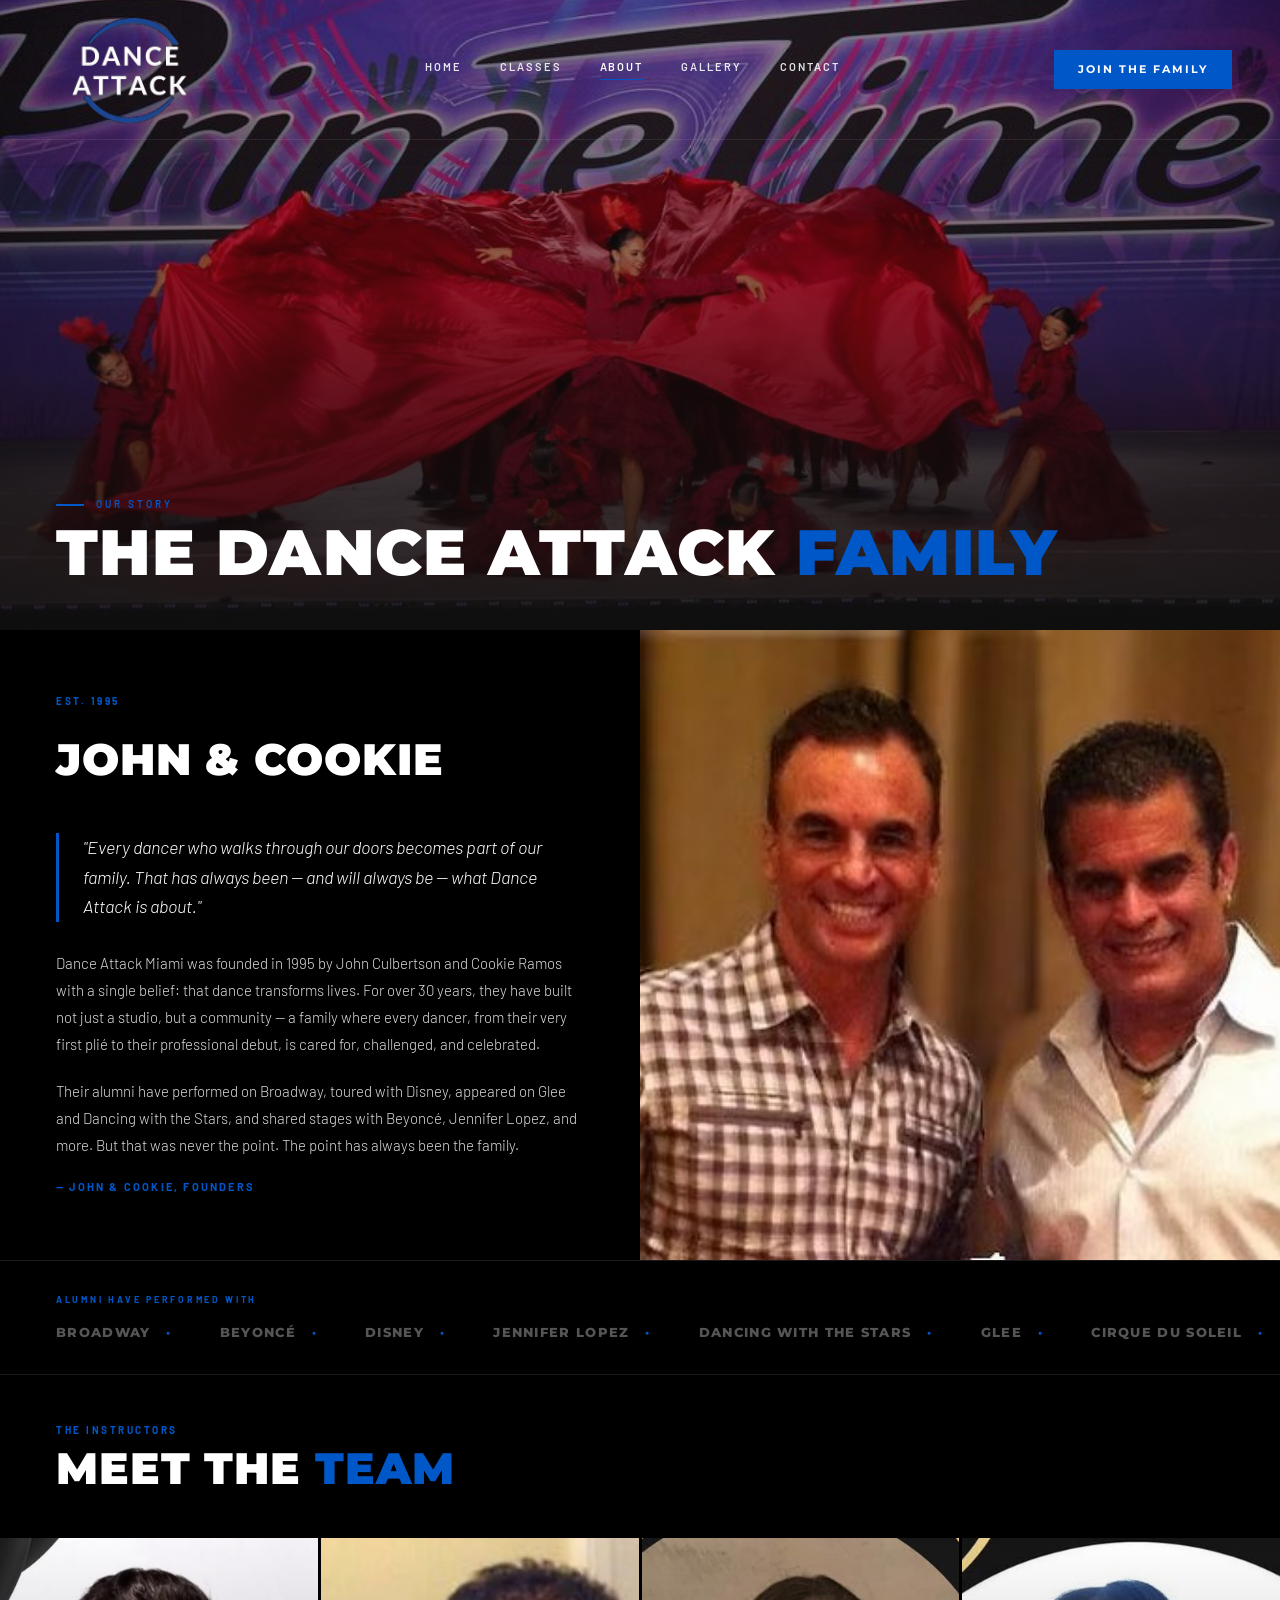
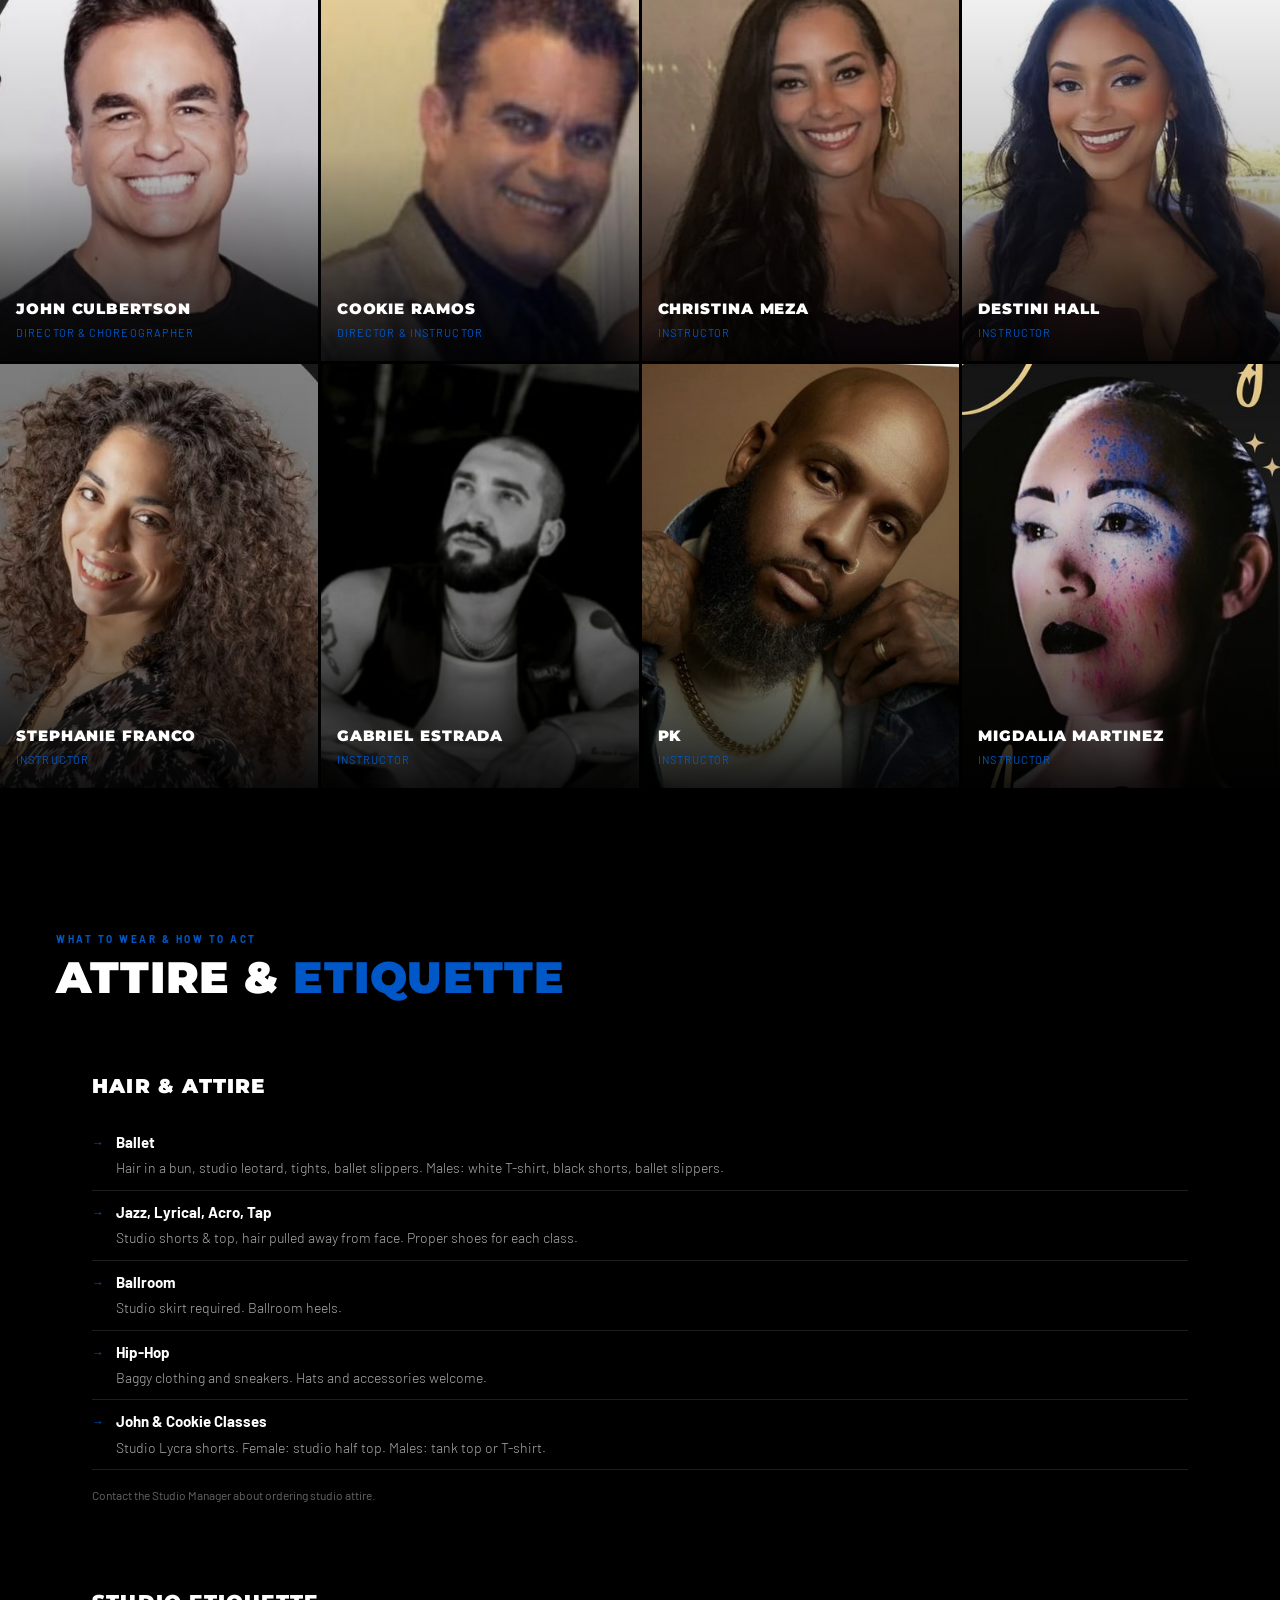
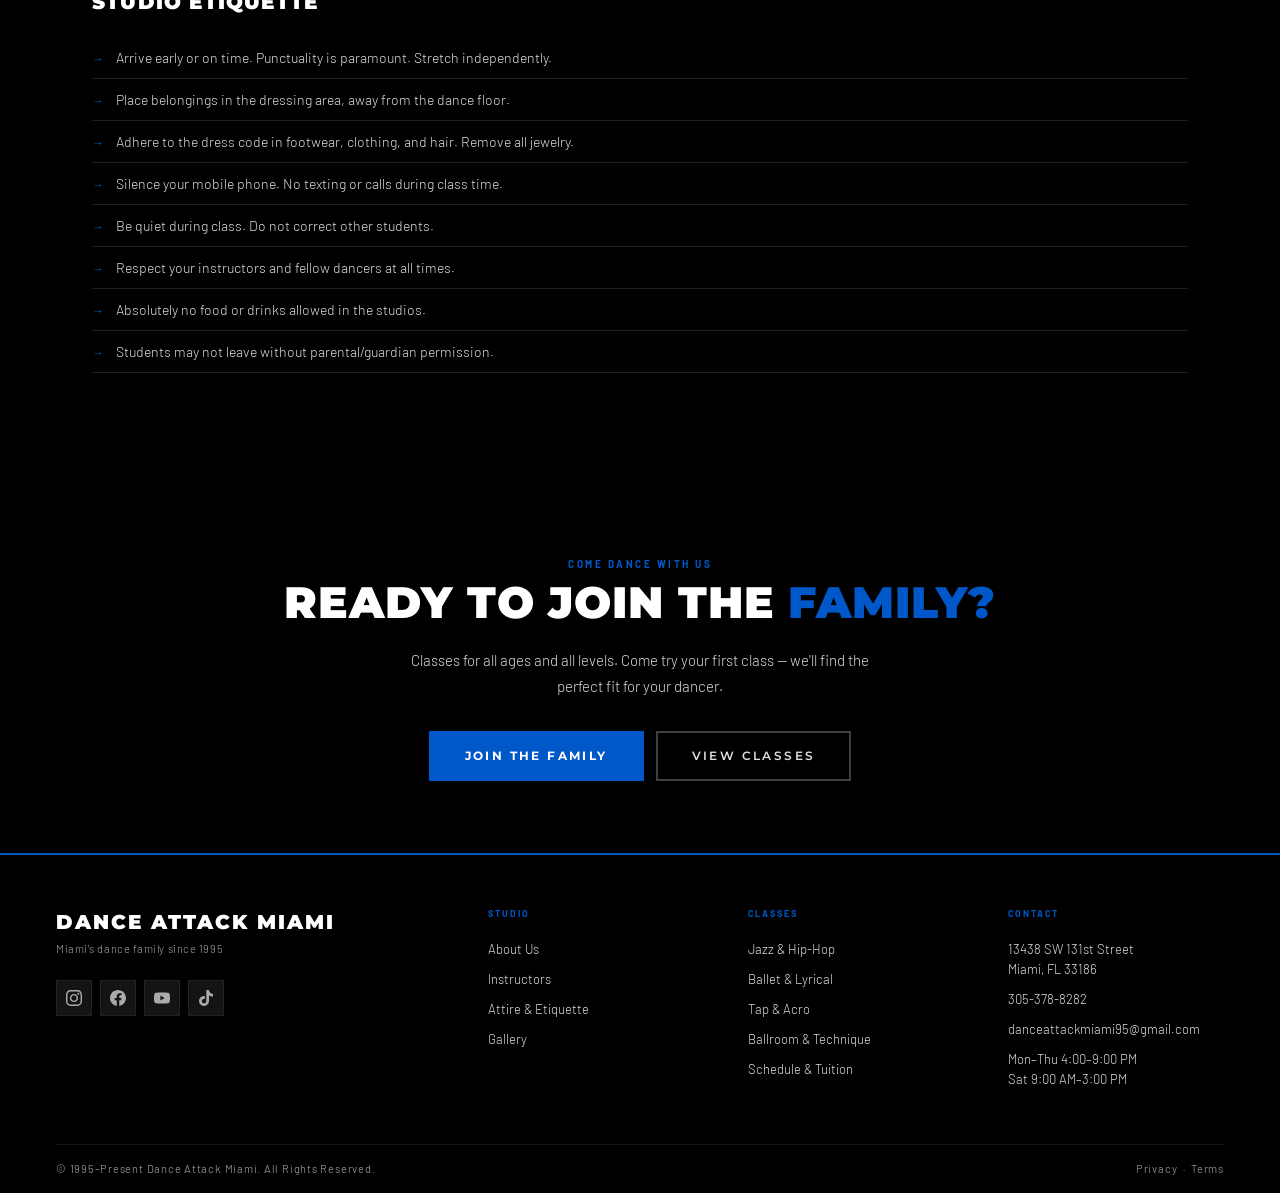
==== commit bc77d896: "Restore blue arrow before heading in attire list Co-Authored-By: Claude Sonnet 4.6 <noreply@anthropi" ====
--- a/about.html
+++ b/about.html
@@ -44,11 +44,10 @@
 .info-block ul { list-style:none; }
 .info-block ul li { font-size:14px; font-weight:300; color:#ddd; padding:10px 0; border-bottom:1px solid #1e1e1e; line-height:1.5; display:flex; gap:12px; }
 .info-block ul li::before { content:'→'; color:#0057C8; flex-shrink:0; font-size:12px; margin-top:2px; }
-.attire-list li { display:block !important; }
-.attire-list li::before { display:none !important; }
-.attire-list li strong { display:block; font-size:15px; color:#fff; font-weight:700; margin-bottom:4px; }
-.attire-list li span { display:flex; gap:8px; align-items:flex-start; font-weight:300; color:#aaa; font-size:14px; line-height:1.6; }
-.attire-list li span::before { content:'→'; color:#0057C8; flex-shrink:0; font-size:12px; margin-top:3px; }
+.attire-list li { display:flex !important; gap:12px; align-items:flex-start; }
+.attire-list li > div { display:flex; flex-direction:column; gap:4px; }
+.attire-list li strong { font-size:15px; color:#fff; font-weight:700; }
+.attire-list li span { font-weight:300; color:#aaa; font-size:14px; line-height:1.6; }
 .tuition-note { font-size:13px; font-weight:300; color:#aaa; line-height:1.7; }
 .tuition-note strong { color:#fff; font-weight:600; }
 
@@ -253,11 +252,11 @@
     <div class="info-block fade-up">
       <h3>Hair &amp; Attire</h3>
       <ul class="attire-list">
-        <li><strong>Ballet</strong><span>Hair in a bun, studio leotard, tights, ballet slippers. Males: white T-shirt, black shorts, ballet slippers.</span></li>
-        <li><strong>Jazz, Lyrical, Acro, Tap</strong><span>Studio shorts &amp; top, hair pulled away from face. Proper shoes for each class.</span></li>
-        <li><strong>Ballroom</strong><span>Studio skirt required. Ballroom heels.</span></li>
-        <li><strong>Hip-Hop</strong><span>Baggy clothing and sneakers. Hats and accessories welcome.</span></li>
-        <li><strong>John &amp; Cookie Classes</strong><span>Studio Lycra shorts. Female: studio half top. Males: tank top or T-shirt.</span></li>
+        <li><div><strong>Ballet</strong><span>Hair in a bun, studio leotard, tights, ballet slippers. Males: white T-shirt, black shorts, ballet slippers.</span></div></li>
+        <li><div><strong>Jazz, Lyrical, Acro, Tap</strong><span>Studio shorts &amp; top, hair pulled away from face. Proper shoes for each class.</span></div></li>
+        <li><div><strong>Ballroom</strong><span>Studio skirt required. Ballroom heels.</span></div></li>
+        <li><div><strong>Hip-Hop</strong><span>Baggy clothing and sneakers. Hats and accessories welcome.</span></div></li>
+        <li><div><strong>John &amp; Cookie Classes</strong><span>Studio Lycra shorts. Female: studio half top. Males: tank top or T-shirt.</span></div></li>
       </ul>
       <p style="margin-top:16px;font-size:12px;color:#666;">Contact the Studio Manager about ordering studio attire.</p>
     </div>
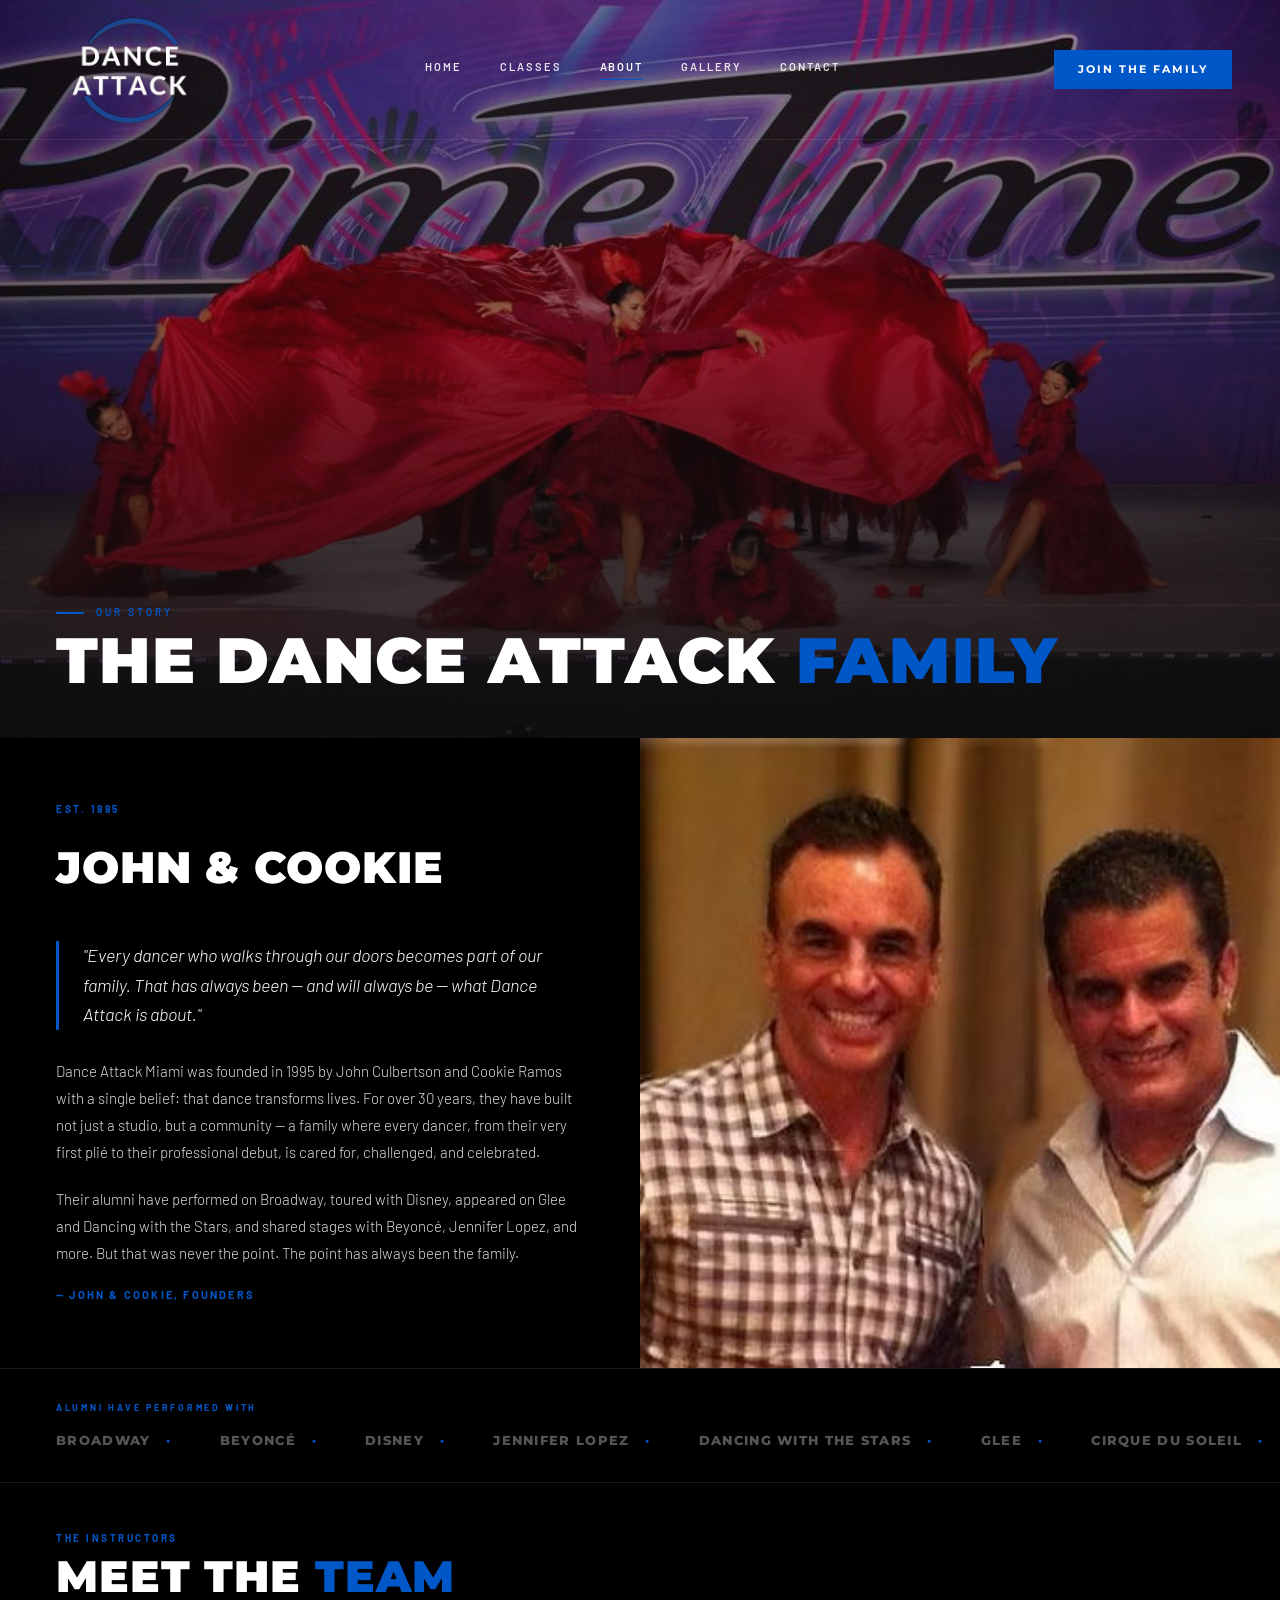
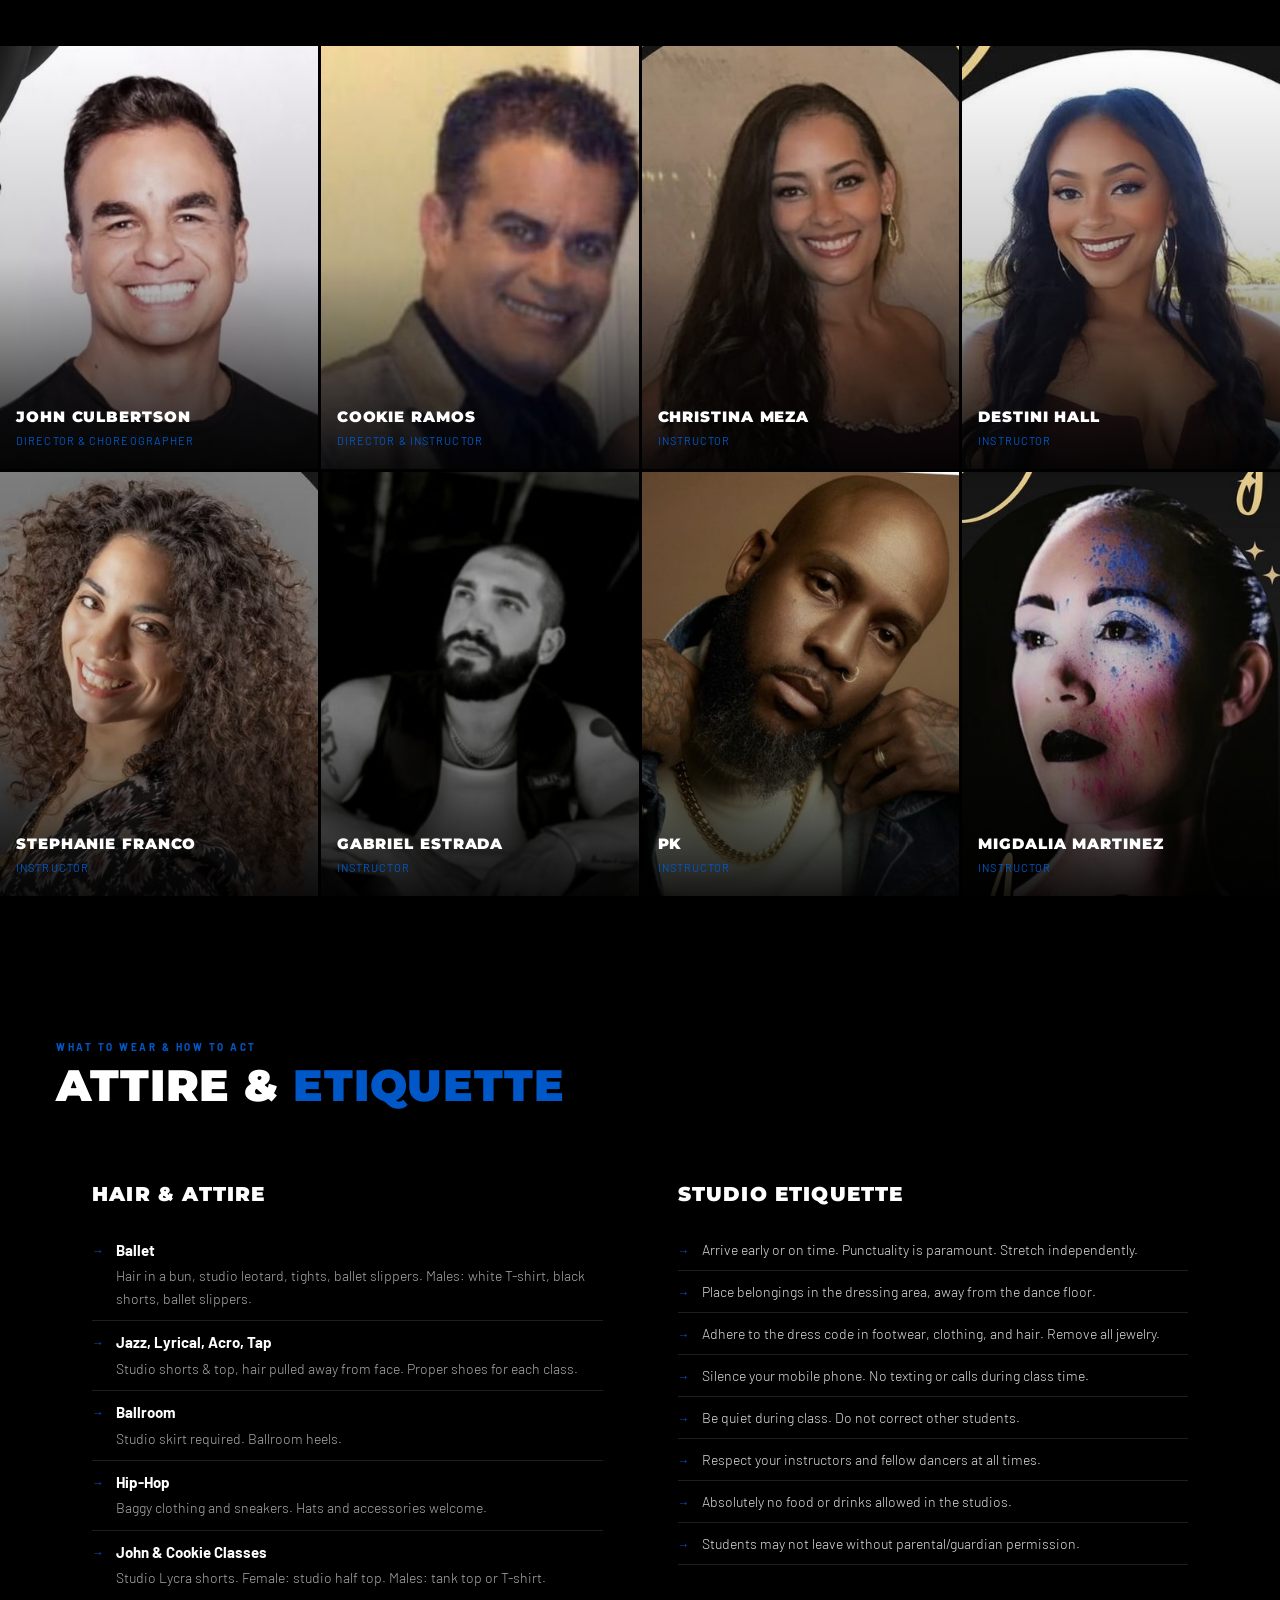
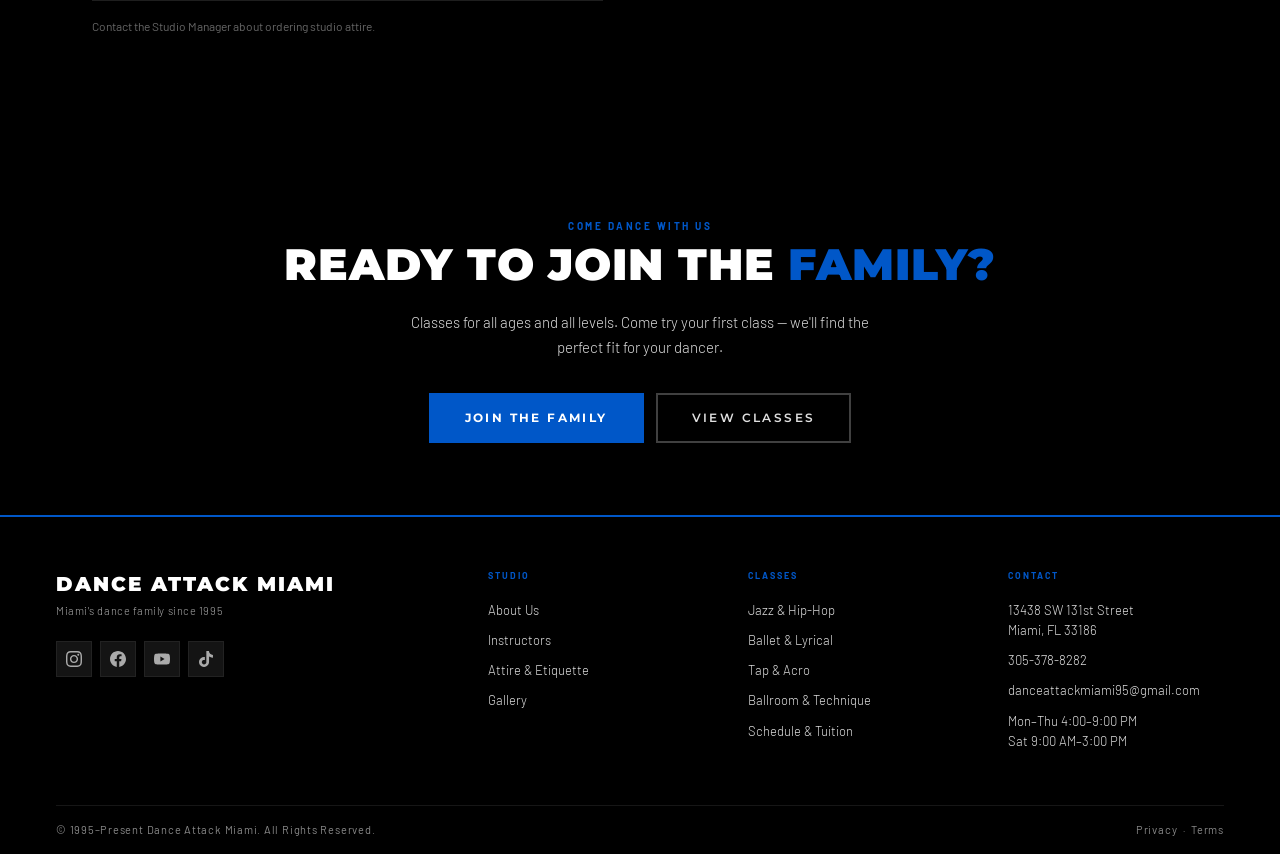
==== commit 0256820b: "Multiple layout updates across all pages - styles.css: increase page-hero height 70vh → 82vh (60vh m" ====
--- a/about.html
+++ b/about.html
@@ -248,7 +248,7 @@
 <section class="section alt" id="attire">
   <div class="section-tag fade-up">What to Wear &amp; How to Act</div>
   <div class="section-title fade-up">Attire &amp; <em>Etiquette</em></div>
-  <div style="margin-top:32px;display:flex;flex-direction:column;gap:3px;">
+  <div class="two-col-info" style="margin-top:32px;">
     <div class="info-block fade-up">
       <h3>Hair &amp; Attire</h3>
       <ul class="attire-list">
--- a/styles.css
+++ b/styles.css
@@ -74,7 +74,7 @@
 .mobile-menu .m-close:hover { color: var(--white); }
 
 /* ── PAGE HERO (inner pages) ── */
-.page-hero { position: relative; height: 70vh; display: flex; align-items: flex-end; overflow: hidden; margin-top: 0; }
+.page-hero { position: relative; height: 82vh; display: flex; align-items: flex-end; overflow: hidden; margin-top: 0; }
 .page-hero-bg { position: absolute; inset: 0; background: linear-gradient(135deg,#0a1020 0%,#0d1a35 60%,#080c18 100%); }
 .page-hero-bg img { width: 100%; height: 100%; object-fit: cover; object-position: center; display: block; }
 .page-hero-overlay { position: absolute; inset: 0; background: linear-gradient(to top,rgba(13,13,13,.92) 0%,rgba(13,13,13,.4) 60%,rgba(13,13,13,.15) 100%); }
@@ -137,5 +137,5 @@
 
 @media (max-width: 580px) {
   .footer-grid { grid-template-columns: 1fr; }
-  .page-hero { height: 50vh; }
+  .page-hero { height: 60vh; }
 }
